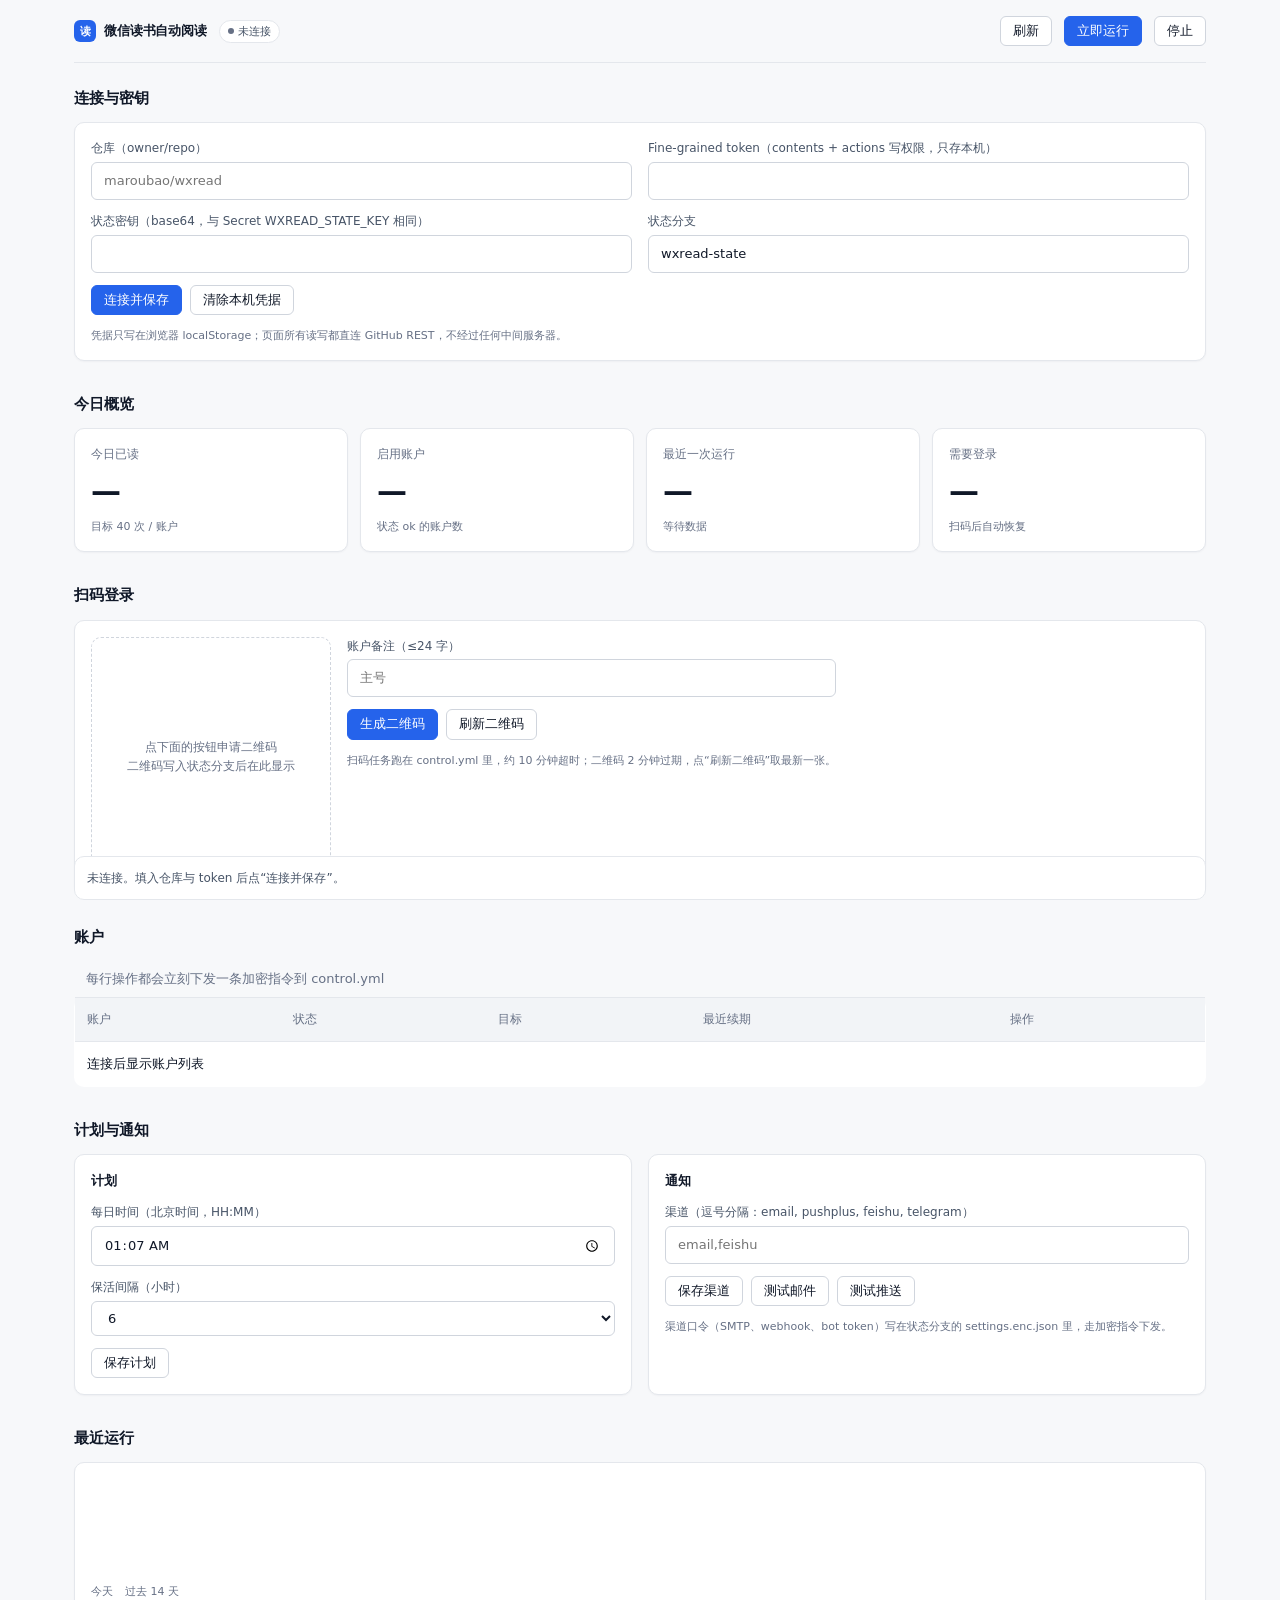
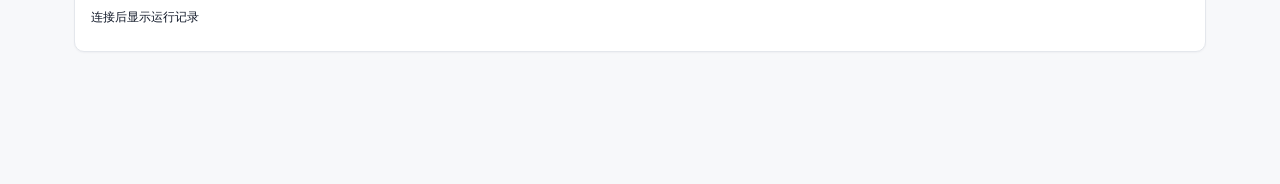
==== web/index.html @ 3283c003 "load tweetnacl in the page and fail loudly without it crypto.js reads globalThis.nacl at module init" ====
<!doctype html>
<html lang="zh-CN">
  <head>
    <meta charset="utf-8" />
    <meta name="viewport" content="width=device-width, initial-scale=1" />
    <title>微信读书自动阅读 · 控制台</title>
    <link rel="stylesheet" href="../docs/design/tokens.css" />
    <link rel="stylesheet" href="style.css" />
  </head>
  <body>
    <div class="wrap">
      <header class="bar">
        <div class="brand"><span class="mark" aria-hidden="true">读</span>微信读书自动阅读</div>
        <span class="chip" id="conn-chip"><span class="dot" id="conn-dot"></span><span id="conn-text">未连接</span></span>
        <div class="spacer"></div>
        <button type="button" id="btn-refresh">刷新</button>
        <button type="button" class="primary" id="btn-run">立即运行</button>
        <button type="button" id="btn-stop">停止</button>
      </header>

      <section aria-labelledby="cfg-title">
        <h2 id="cfg-title">连接与密钥</h2>
        <div class="card">
          <div class="cols">
            <label class="field">
              <span>仓库（owner/repo）</span>
              <input type="text" id="inp-repo" placeholder="maroubao/wxread" autocomplete="off" spellcheck="false" />
            </label>
            <label class="field">
              <span>Fine-grained token（contents + actions 写权限，只存本机）</span>
              <input type="password" id="inp-token" autocomplete="off" spellcheck="false" />
            </label>
          </div>
          <div class="cols">
            <label class="field">
              <span>状态密钥（base64，与 Secret WXREAD_STATE_KEY 相同）</span>
              <input type="password" id="inp-statekey" autocomplete="off" spellcheck="false" />
            </label>
            <label class="field">
              <span>状态分支</span>
              <input type="text" id="inp-branch" value="wxread-state" autocomplete="off" spellcheck="false" />
            </label>
          </div>
          <div class="actions">
            <button type="button" class="primary" id="btn-connect">连接并保存</button>
            <button type="button" id="btn-forget">清除本机凭据</button>
          </div>
          <p class="sub" style="color: var(--text-3); font-size: var(--fs-xs); margin: var(--sp-3) 0 0">
            凭据只写在浏览器 localStorage；页面所有读写都直连 GitHub REST，不经过任何中间服务器。
          </p>
        </div>
      </section>

      <section aria-labelledby="metric-title">
        <h2 id="metric-title">今日概览</h2>
        <div class="grid">
          <div class="card metric">
            <div class="label">今日已读</div>
            <div class="value num" id="m-read">—</div>
            <div class="hint" id="m-read-hint">目标 40 次 / 账户</div>
          </div>
          <div class="card metric">
            <div class="label">启用账户</div>
            <div class="value num" id="m-accounts">—</div>
            <div class="hint" id="m-accounts-hint">状态 ok 的账户数</div>
          </div>
          <div class="card metric">
            <div class="label">最近一次运行</div>
            <div class="value num" id="m-last">—</div>
            <div class="hint" id="m-last-hint">等待数据</div>
          </div>
          <div class="card metric">
            <div class="label">需要登录</div>
            <div class="value num" id="m-needs">—</div>
            <div class="hint">扫码后自动恢复</div>
          </div>
        </div>
      </section>

      <section aria-labelledby="qr-title">
        <h2 id="qr-title">扫码登录</h2>
        <div class="card">
          <div class="qr">
            <div id="qr-slot"><div class="empty">点下面的按钮申请二维码<br />二维码写入状态分支后在此显示</div></div>
            <div>
              <label class="field">
                <span>账户备注（≤24 字）</span>
                <input type="text" id="inp-qr-label" maxlength="24" placeholder="主号" />
              </label>
              <div class="actions">
                <button type="button" class="primary" id="btn-qr">生成二维码</button>
                <button type="button" id="btn-qr-poll">刷新二维码</button>
              </div>
              <p class="sub" style="color: var(--text-3); font-size: var(--fs-xs); margin: var(--sp-3) 0 0">
                扫码任务跑在 control.yml 里，约 10 分钟超时；二维码 2 分钟过期，点“刷新二维码”取最新一张。
              </p>
            </div>
          </div>
        </div>
      </section>

      <section aria-labelledby="acc-title">
        <h2 id="acc-title">账户 <span class="count" id="acc-count"></span></h2>
        <table>
          <caption class="sub" style="text-align: left; padding: var(--sp-2) var(--sp-3); color: var(--text-3)">
            每行操作都会立刻下发一条加密指令到 control.yml
          </caption>
          <thead>
            <tr>
              <th scope="col">账户</th>
              <th scope="col">状态</th>
              <th scope="col">目标</th>
              <th scope="col">最近续期</th>
              <th scope="col">操作</th>
            </tr>
          </thead>
          <tbody id="acc-body">
            <tr><td colspan="5" class="sub">连接后显示账户列表</td></tr>
          </tbody>
        </table>
      </section>

      <section aria-labelledby="set-title">
        <h2 id="set-title">计划与通知</h2>
        <div class="cols">
          <div class="card">
            <h2 style="font-size: var(--fs-body)">计划</h2>
            <label class="field">
              <span>每日时间（北京时间，HH:MM）</span>
              <input type="time" id="inp-daily" value="01:07" />
            </label>
            <label class="field">
              <span>保活间隔（小时）</span>
              <select id="inp-warm">
                <option value="6" selected>6</option>
                <option value="3">3</option>
                <option value="12">12</option>
                <option value="0">关闭</option>
              </select>
            </label>
            <div class="actions"><button type="button" id="btn-schedule">保存计划</button></div>
          </div>
          <div class="card">
            <h2 style="font-size: var(--fs-body)">通知</h2>
            <label class="field">
              <span>渠道（逗号分隔：email, pushplus, feishu, telegram）</span>
              <input type="text" id="inp-channels" placeholder="email,feishu" autocomplete="off" />
            </label>
            <div class="actions">
              <button type="button" id="btn-notify">保存渠道</button>
              <button type="button" id="btn-test-mail">测试邮件</button>
              <button type="button" id="btn-test-push">测试推送</button>
            </div>
            <p class="sub" style="color: var(--text-3); font-size: var(--fs-xs); margin: var(--sp-3) 0 0">
              渠道口令（SMTP、webhook、bot token）写在状态分支的 settings.enc.json 里，走加密指令下发。
            </p>
          </div>
        </div>
      </section>

      <section aria-labelledby="run-title">
        <h2 id="run-title">最近运行</h2>
        <div class="card">
          <div class="bars" id="run-bars" role="img" aria-label="最近 14 天读取量"></div>
          <div class="legend"><span><span class="dot run"></span> 今天</span><span>过去 14 天</span></div>
          <ol class="runs" id="run-list"><li class="sub">连接后显示运行记录</li></ol>
        </div>
      </section>

      <p id="status-message" role="status" aria-live="polite">未连接。填入仓库与 token 后点“连接并保存”。</p>
    </div>

    <!-- tweetnacl 先加载：crypto.js 在模块初始化时读 globalThis.nacl -->
    <script src="assets/vendor/nacl-fast.min.js"></script>
    <script type="module" src="app.js"></script>
  </body>
</html>
---- docs/design/tokens.css ----
/* ============================================================
   wxread 控制台 · 设计令牌（唯一定义处）
   定稿：A 钢蓝 #2563EB · 2026-11-23
   规则：页面/组件内不得出现任何硬编码色值、字号、圆角、间距。
   ============================================================ */

:root {
  /* ---- 中性色 ---- */
  --bg: #f7f8fa;
  --surface: #ffffff;
  --surface-2: #f2f4f7;
  --border: #e4e7ec;
  --border-strong: #d0d5dd;
  --text: #101828;
  --text-2: #475467;
  --text-3: #667085;

  /* ---- 主色：A 钢蓝 ---- */
  --accent: #2563eb;
  --accent-hover: #1d4ed8;
  --accent-weak: #eaf0fe;
  --accent-text: #1d4ed8;

  /* ---- 图表 ---- */
  --chart-1: #2563eb;
  --chart-2: #a8c3fa;
  --chart-grid: #eef1f5;
  --chart-empty: #edf0f4;

  /* ---- 语义色 ---- */
  --ok-text: #067647;
  --ok-bg: #ecfdf3;
  --warn-text: #b54708;
  --warn-bg: #fffaf3;
  --warn-border: #fedf89;
  --danger-text: #b42318;
  --danger-bg: #fef3f2;
  --danger-solid: #d92d20;

  /* ---- 字体 ---- */
  --font: "Inter", "PingFang SC", "Microsoft YaHei", system-ui, sans-serif;
  --mono: "SF Mono", "JetBrains Mono", ui-monospace, monospace;

  --fs-display: 28px;
  --fs-metric: 30px;
  --fs-h2: 15px;
  --fs-body: 13px;
  --fs-sm: 12px;
  --fs-xs: 11px;

  /* ---- 间距（唯一刻度） ---- */
  --sp-1: 4px;
  --sp-2: 8px;
  --sp-3: 12px;
  --sp-4: 16px;
  --sp-5: 24px;
  --sp-6: 32px;
  --sp-7: 40px;
  --sp-8: 56px;

  /* ---- 圆角 ---- */
  --r-sm: 6px;
  --r-md: 10px;
  --r-lg: 14px;
  --r-full: 999px;

  /* ---- 阴影 ---- */
  --shadow-1: 0 1px 2px rgba(16, 24, 40, 0.04);
  --shadow-2: 0 8px 24px rgba(16, 24, 40, 0.1);

  /* ---- 版式 ---- */
  --content-max: 1180px;
  --rail-w: 320px;
  --dur: 160ms;
}

@media (prefers-reduced-motion: reduce) {
  :root { --dur: 0ms; }
}

/* 数字等宽：所有数值类文本必须带 .num 或使用该属性 */
.num {
  font-variant-numeric: tabular-nums;
  font-feature-settings: "tnum" 1;
}

/* 焦点可见（禁止 outline:none） */
:where(button, a, input, select, textarea):focus-visible {
  outline: 2px solid var(--accent);
  outline-offset: 2px;
  border-radius: var(--r-sm);
}
---- web/style.css ----
/* 控制台版式：所有色值/字号/间距/圆角都取自 docs/design/tokens.css，此处零硬编码。 */

* { box-sizing: border-box; }

html { color-scheme: light; }

body {
  margin: 0;
  background: var(--bg);
  color: var(--text);
  font-family: var(--font);
  font-size: var(--fs-body);
  line-height: 1.55;
  -webkit-font-smoothing: antialiased;
}

a { color: var(--accent-text); }

.wrap { max-width: var(--content-max); margin: 0 auto; padding: 0 var(--sp-5) var(--sp-8); }

/* ---- 顶部条 ---- */
.bar {
  display: flex;
  align-items: center;
  gap: var(--sp-3);
  padding: var(--sp-4) 0;
  border-bottom: 1px solid var(--border);
  margin-bottom: var(--sp-5);
}

.brand { display: flex; align-items: center; gap: var(--sp-2); font-weight: 600; letter-spacing: -0.01em; }

.mark {
  width: 22px; height: 22px;
  border-radius: var(--r-sm);
  background: var(--accent);
  display: grid; place-items: center;
  color: var(--surface); font-size: var(--fs-xs); font-weight: 700;
}

.spacer { flex: 1; }

.chip {
  display: inline-flex; align-items: center; gap: var(--sp-1);
  padding: 2px var(--sp-2);
  border: 1px solid var(--border);
  border-radius: var(--r-full);
  background: var(--surface);
  color: var(--text-2);
  font-size: var(--fs-xs);
}

.dot { width: 6px; height: 6px; border-radius: var(--r-full); background: var(--text-3); }

.dot.ok { background: var(--ok-text); }
.dot.warn { background: var(--warn-text); }
.dot.run { background: var(--accent); }
.dot.bad { background: var(--danger-solid); }

/* ---- 指标卡 ---- */
.grid {
  display: grid;
  grid-template-columns: repeat(4, minmax(0, 1fr));
  gap: var(--sp-3);
  margin-bottom: var(--sp-5);
}

.card {
  background: var(--surface);
  border: 1px solid var(--border);
  border-radius: var(--r-md);
  box-shadow: var(--shadow-1);
  padding: var(--sp-4);
}

.card.metric .label { color: var(--text-3); font-size: var(--fs-sm); }
.card.metric .value { font-size: var(--fs-metric); font-weight: 600; letter-spacing: -0.02em; margin-top: var(--sp-1); }
.card.metric .hint { color: var(--text-3); font-size: var(--fs-xs); margin-top: var(--sp-1); }

/* ---- 段落 ---- */
section { margin-bottom: var(--sp-6); }

h2 {
  font-size: var(--fs-h2);
  font-weight: 600;
  margin: 0 0 var(--sp-3);
  display: flex; align-items: center; gap: var(--sp-2);
}

h2 .count { color: var(--text-3); font-weight: 500; font-size: var(--fs-sm); }

/* ---- 表格 ---- */
table { width: 100%; border-collapse: collapse; background: var(--surface); border: 1px solid var(--border); border-radius: var(--r-md); overflow: hidden; }

th, td { text-align: left; padding: var(--sp-3); border-bottom: 1px solid var(--border); vertical-align: middle; }

th { color: var(--text-3); font-weight: 500; font-size: var(--fs-sm); background: var(--surface-2); }

tbody tr:last-child td { border-bottom: 0; }

td .sub { color: var(--text-3); font-size: var(--fs-xs); }

/* ---- 徽标 ---- */
.badge {
  display: inline-flex; align-items: center; gap: var(--sp-1);
  padding: 1px var(--sp-2);
  border-radius: var(--r-full);
  font-size: var(--fs-xs);
  border: 1px solid transparent;
}

.badge.ok { color: var(--ok-text); background: var(--ok-bg); }
.badge.warn { color: var(--warn-text); background: var(--warn-bg); border-color: var(--warn-border); }
.badge.bad { color: var(--danger-text); background: var(--danger-bg); }
.badge.run { color: var(--accent-text); background: var(--accent-weak); }

/* ---- 按钮 ---- */
button {
  font: inherit;
  cursor: pointer;
  border-radius: var(--r-sm);
  border: 1px solid var(--border-strong);
  background: var(--surface);
  color: var(--text);
  padding: var(--sp-1) var(--sp-3);
  transition: background var(--dur), border-color var(--dur);
}

button:hover { background: var(--surface-2); }

button.primary { background: var(--accent); border-color: var(--accent); color: var(--surface); }
button.primary:hover { background: var(--accent-hover); border-color: var(--accent-hover); }

button.danger { color: var(--danger-text); border-color: var(--danger-bg); }
button.danger:hover { background: var(--danger-bg); }

button:disabled { opacity: 0.5; cursor: not-allowed; }

.actions { display: flex; gap: var(--sp-2); flex-wrap: wrap; }

/* ---- 表单 ---- */
label.field { display: block; margin-bottom: var(--sp-3); }

label.field span { display: block; color: var(--text-2); font-size: var(--fs-sm); margin-bottom: var(--sp-1); }

input[type="text"], input[type="password"], input[type="number"], input[type="time"], select, textarea {
  width: 100%;
  font: inherit;
  color: var(--text);
  background: var(--surface);
  border: 1px solid var(--border-strong);
  border-radius: var(--r-sm);
  padding: var(--sp-2) var(--sp-3);
}

textarea { min-height: 88px; font-family: var(--mono); font-size: var(--fs-sm); }

.cols { display: grid; grid-template-columns: 1fr 1fr; gap: var(--sp-4); }

/* ---- 二维码 ---- */
.qr { display: flex; gap: var(--sp-4); align-items: flex-start; }

.qr img {
  width: 240px; height: 240px;
  border: 1px solid var(--border);
  border-radius: var(--r-md);
  background: var(--surface);
  image-rendering: pixelated;
}

.qr .empty {
  width: 240px; height: 240px;
  border: 1px dashed var(--border-strong);
  border-radius: var(--r-md);
  display: grid; place-items: center;
  color: var(--text-3);
  font-size: var(--fs-sm);
  text-align: center;
  padding: var(--sp-3);
}

/* ---- 柱状图（单一色相，彩色面积 ≤8%） ---- */
.bars { display: flex; align-items: flex-end; gap: var(--sp-2); height: 96px; padding-top: var(--sp-2); }

.bars .bar-col { flex: 1; display: flex; flex-direction: column; justify-content: flex-end; gap: var(--sp-1); height: 100%; }

.bars .bar-col .fill { background: var(--chart-2); border-radius: var(--r-sm) var(--r-sm) 0 0; min-height: 2px; }
.bars .bar-col .fill.accent { background: var(--chart-1); }

.legend { display: flex; gap: var(--sp-3); color: var(--text-3); font-size: var(--fs-xs); margin-top: var(--sp-2); }

/* ---- 日志列表 ---- */
ol.runs { list-style: none; margin: 0; padding: 0; }

ol.runs li {
  display: flex; gap: var(--sp-3); align-items: baseline;
  padding: var(--sp-2) 0;
  border-bottom: 1px solid var(--border);
  font-size: var(--fs-sm);
}

ol.runs li:last-child { border-bottom: 0; }

ol.runs time { color: var(--text-3); font-variant-numeric: tabular-nums; }

/* ---- 提示条 ---- */
#status-message {
  position: sticky; bottom: 0;
  margin: var(--sp-4) 0 0;
  padding: var(--sp-3);
  border-radius: var(--r-md);
  border: 1px solid var(--border);
  background: var(--surface);
  color: var(--text-2);
  font-size: var(--fs-sm);
}

#status-message[data-kind="ok"] { color: var(--ok-text); background: var(--ok-bg); border-color: var(--ok-bg); }
#status-message[data-kind="warn"] { color: var(--warn-text); background: var(--warn-bg); border-color: var(--warn-border); }
#status-message[data-kind="bad"] { color: var(--danger-text); background: var(--danger-bg); border-color: var(--danger-bg); }

/* ---- 响应式：1180 / 820 / 480 ---- */
@media (max-width: 1180px) {
  .grid { grid-template-columns: repeat(2, minmax(0, 1fr)); }
}

@media (max-width: 820px) {
  .cols { grid-template-columns: 1fr; }
  .qr { flex-direction: column; }
}

@media (max-width: 480px) {
  .wrap { padding: 0 var(--sp-3) var(--sp-6); }
  .grid { grid-template-columns: 1fr; }
  table, thead, tbody, th, td, tr { display: block; }
  thead { position: absolute; left: -9999px; }
  td { border-bottom: 0; padding: var(--sp-2) var(--sp-3); }
  tr { border-bottom: 1px solid var(--border); padding: var(--sp-2) 0; }
}

@media (prefers-reduced-motion: reduce) {
  * { transition: none !important; }
}
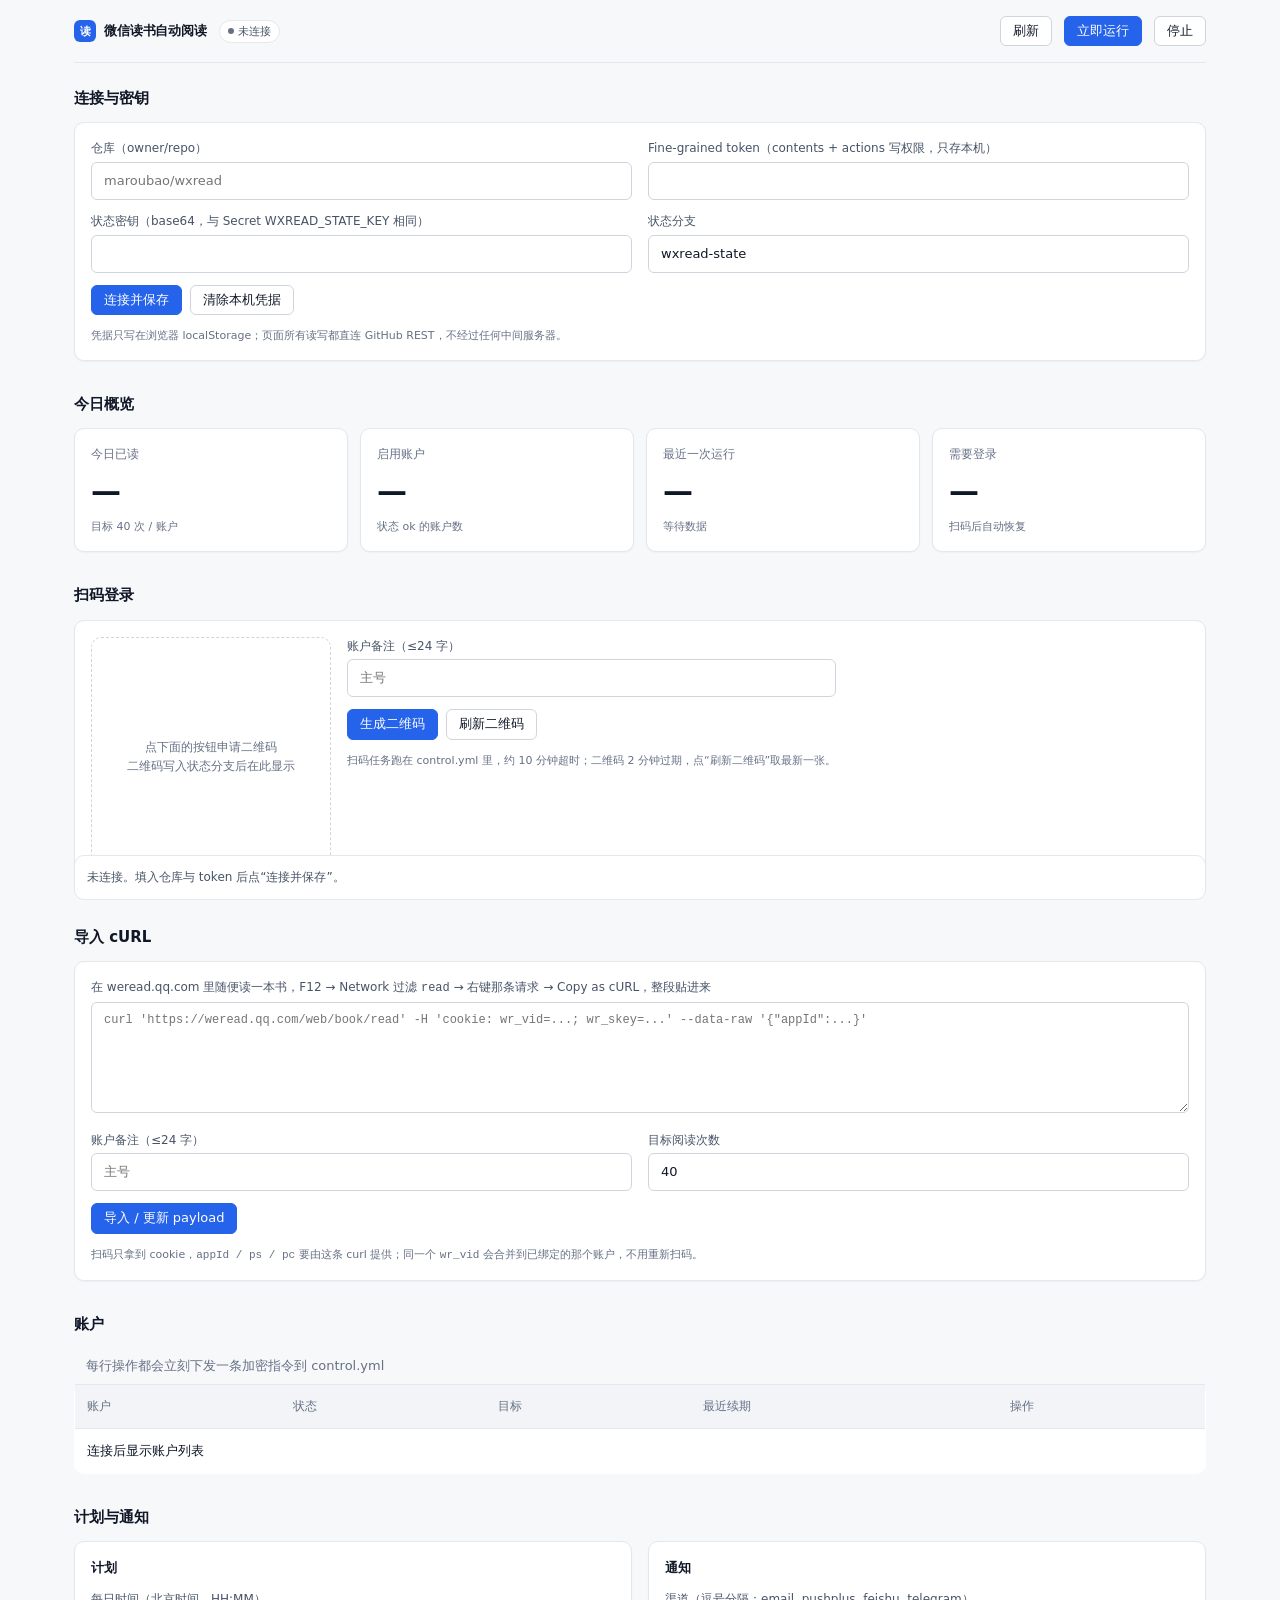
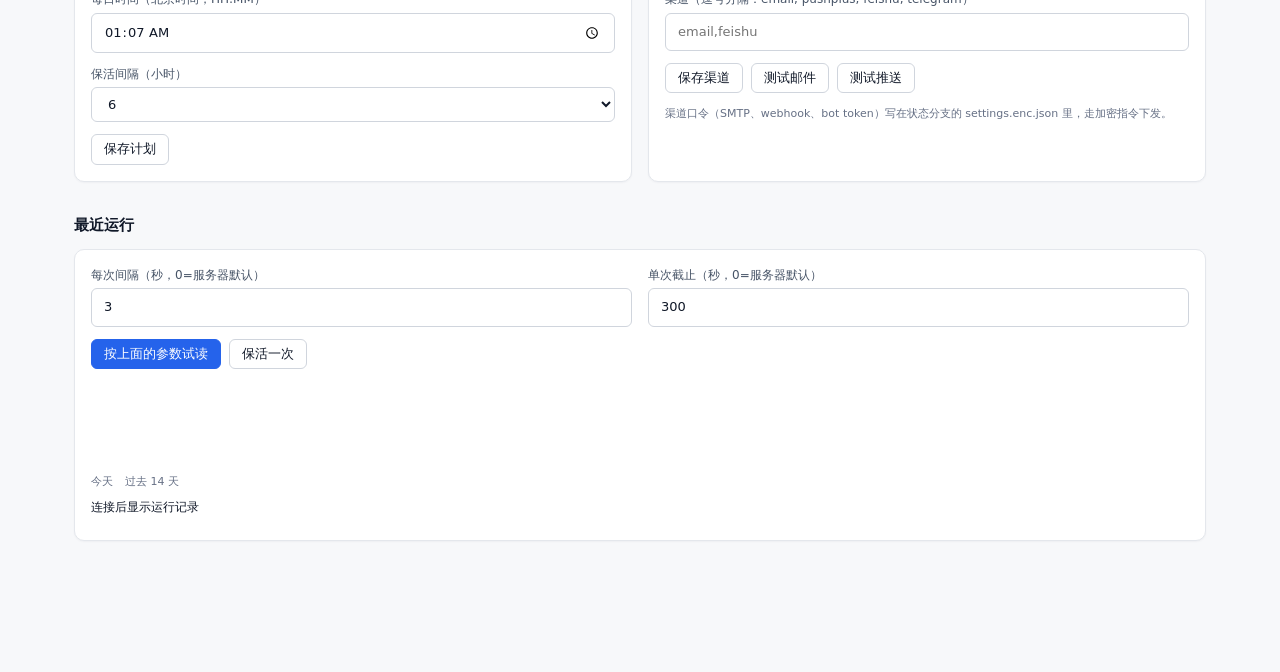
==== commit 572f7243: "fix: merge accounts in place and run the daily job from the page - Account.merge() returns None, so " ====
--- a/web/index.html
+++ b/web/index.html
@@ -99,6 +99,33 @@
         </div>
       </section>
 
+      <section aria-labelledby="curl-title">
+        <h2 id="curl-title">导入 cURL</h2>
+        <div class="card">
+          <label class="field">
+            <span>在 weread.qq.com 里随便读一本书，F12 → Network 过滤 <code>read</code> → 右键那条请求 → Copy as cURL，整段贴进来</span>
+            <textarea id="inp-curl" rows="5" spellcheck="false" placeholder="curl 'https://weread.qq.com/web/book/read' -H 'cookie: wr_vid=...; wr_skey=...' --data-raw '{&quot;appId&quot;:...}'"></textarea>
+          </label>
+          <div class="cols">
+            <label class="field">
+              <span>账户备注（≤24 字）</span>
+              <input type="text" id="inp-curl-label" maxlength="24" placeholder="主号" />
+            </label>
+            <label class="field">
+              <span>目标阅读次数</span>
+              <input type="number" id="inp-curl-target" min="1" max="200" value="40" />
+            </label>
+          </div>
+          <div class="actions">
+            <button type="button" class="primary" id="btn-import">导入 / 更新 payload</button>
+          </div>
+          <p class="sub" style="color: var(--text-3); font-size: var(--fs-xs); margin: var(--sp-3) 0 0">
+            扫码只拿到 cookie，<code>appId / ps / pc</code> 要由这条 curl 提供；同一个 <code>wr_vid</code>
+            会合并到已绑定的那个账户，不用重新扫码。
+          </p>
+        </div>
+      </section>
+
       <section aria-labelledby="acc-title">
         <h2 id="acc-title">账户 <span class="count" id="acc-count"></span></h2>
         <table>
@@ -161,6 +188,20 @@
       <section aria-labelledby="run-title">
         <h2 id="run-title">最近运行</h2>
         <div class="card">
+          <div class="cols">
+            <label class="field">
+              <span>每次间隔（秒，0=服务器默认）</span>
+              <input type="number" id="inp-pace" min="0" max="30" value="3" />
+            </label>
+            <label class="field">
+              <span>单次截止（秒，0=服务器默认）</span>
+              <input type="number" id="inp-deadline" min="0" max="1800" value="300" />
+            </label>
+          </div>
+          <div class="actions">
+            <button type="button" class="primary" id="btn-run-now">按上面的参数试读</button>
+            <button type="button" id="btn-warm-now">保活一次</button>
+          </div>
           <div class="bars" id="run-bars" role="img" aria-label="最近 14 天读取量"></div>
           <div class="legend"><span><span class="dot run"></span> 今天</span><span>过去 14 天</span></div>
           <ol class="runs" id="run-list"><li class="sub">连接后显示运行记录</li></ol>
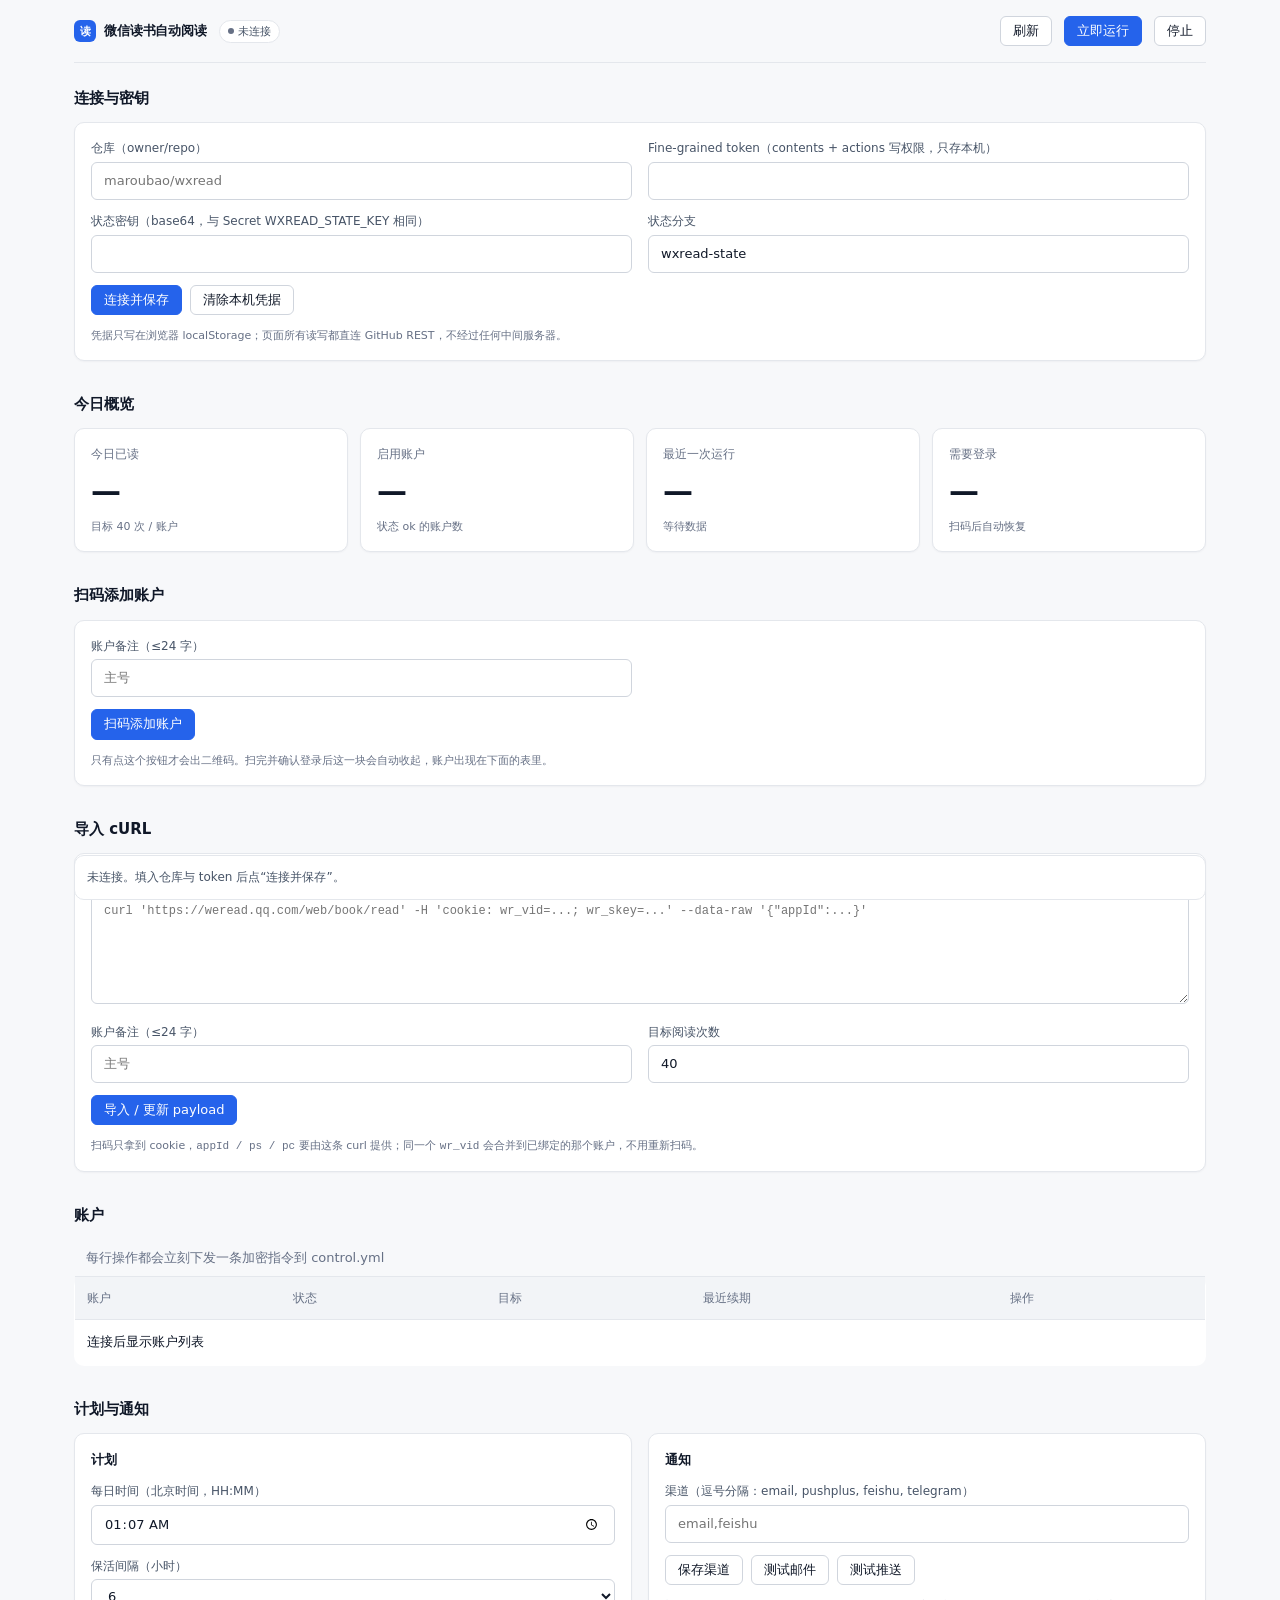
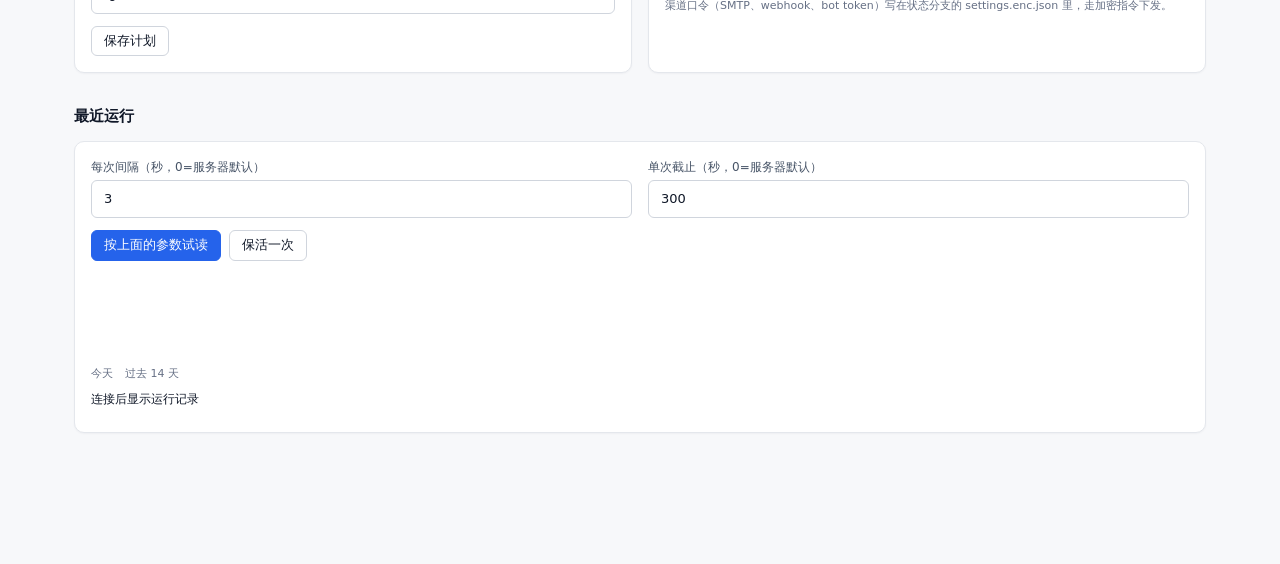
==== commit 92d4fa8e: "feat: close the qr panel as soon as the scan lands The page polled responses/qr-*.png and nothing el" ====
--- a/web/index.html
+++ b/web/index.html
@@ -78,22 +78,38 @@
       </section>
 
       <section aria-labelledby="qr-title">
-        <h2 id="qr-title">扫码登录</h2>
-        <div class="card">
-          <div class="qr">
-            <div id="qr-slot"><div class="empty">点下面的按钮申请二维码<br />二维码写入状态分支后在此显示</div></div>
-            <div>
+        <h2 id="qr-title">扫码添加账户</h2>
+        <div class="card">
+          <div id="qr-idle">
+            <div class="cols">
               <label class="field">
                 <span>账户备注（≤24 字）</span>
                 <input type="text" id="inp-qr-label" maxlength="24" placeholder="主号" />
               </label>
-              <div class="actions">
-                <button type="button" class="primary" id="btn-qr">生成二维码</button>
-                <button type="button" id="btn-qr-poll">刷新二维码</button>
+            </div>
+            <div class="actions">
+              <button type="button" class="primary" id="btn-qr">扫码添加账户</button>
+            </div>
+            <p class="sub" style="color: var(--text-3); font-size: var(--fs-xs); margin: var(--sp-3) 0 0">
+              只有点这个按钮才会出二维码。扫完并确认登录后这一块会自动收起，账户出现在下面的表里。
+            </p>
+          </div>
+
+          <div id="qr-live" hidden>
+            <div class="qr">
+              <div id="qr-slot">
+                <div class="empty">已申请，等待 control.yml 生成二维码…<br />首次要装浏览器依赖，通常 1–2 分钟。</div>
               </div>
-              <p class="sub" style="color: var(--text-3); font-size: var(--fs-xs); margin: var(--sp-3) 0 0">
-                扫码任务跑在 control.yml 里，约 10 分钟超时；二维码 2 分钟过期，点“刷新二维码”取最新一张。
-              </p>
+              <div>
+                <p class="sub" id="qr-hint" role="status" aria-live="polite">正在生成二维码…</p>
+                <div class="actions">
+                  <button type="button" id="btn-qr-poll">刷新二维码</button>
+                  <button type="button" id="btn-qr-cancel">取消</button>
+                </div>
+                <p class="sub" style="color: var(--text-3); font-size: var(--fs-xs); margin: var(--sp-3) 0 0">
+                  二维码约 2 分钟过期，过期后会自动换新码；扫码期间不要重复点“扫码添加账户”。
+                </p>
+              </div>
             </div>
           </div>
         </div>
--- a/web/style.css
+++ b/web/style.css
@@ -160,6 +160,9 @@
 /* ---- 二维码 ---- */
 .qr { display: flex; gap: var(--sp-4); align-items: flex-start; }
 
+/* 闲置与扫码中互斥：靠 hidden 属性切换，别让 block 的 display 覆盖掉 */
+#qr-idle[hidden], #qr-live[hidden] { display: none; }
+
 .qr img {
   width: 240px; height: 240px;
   border: 1px solid var(--border);
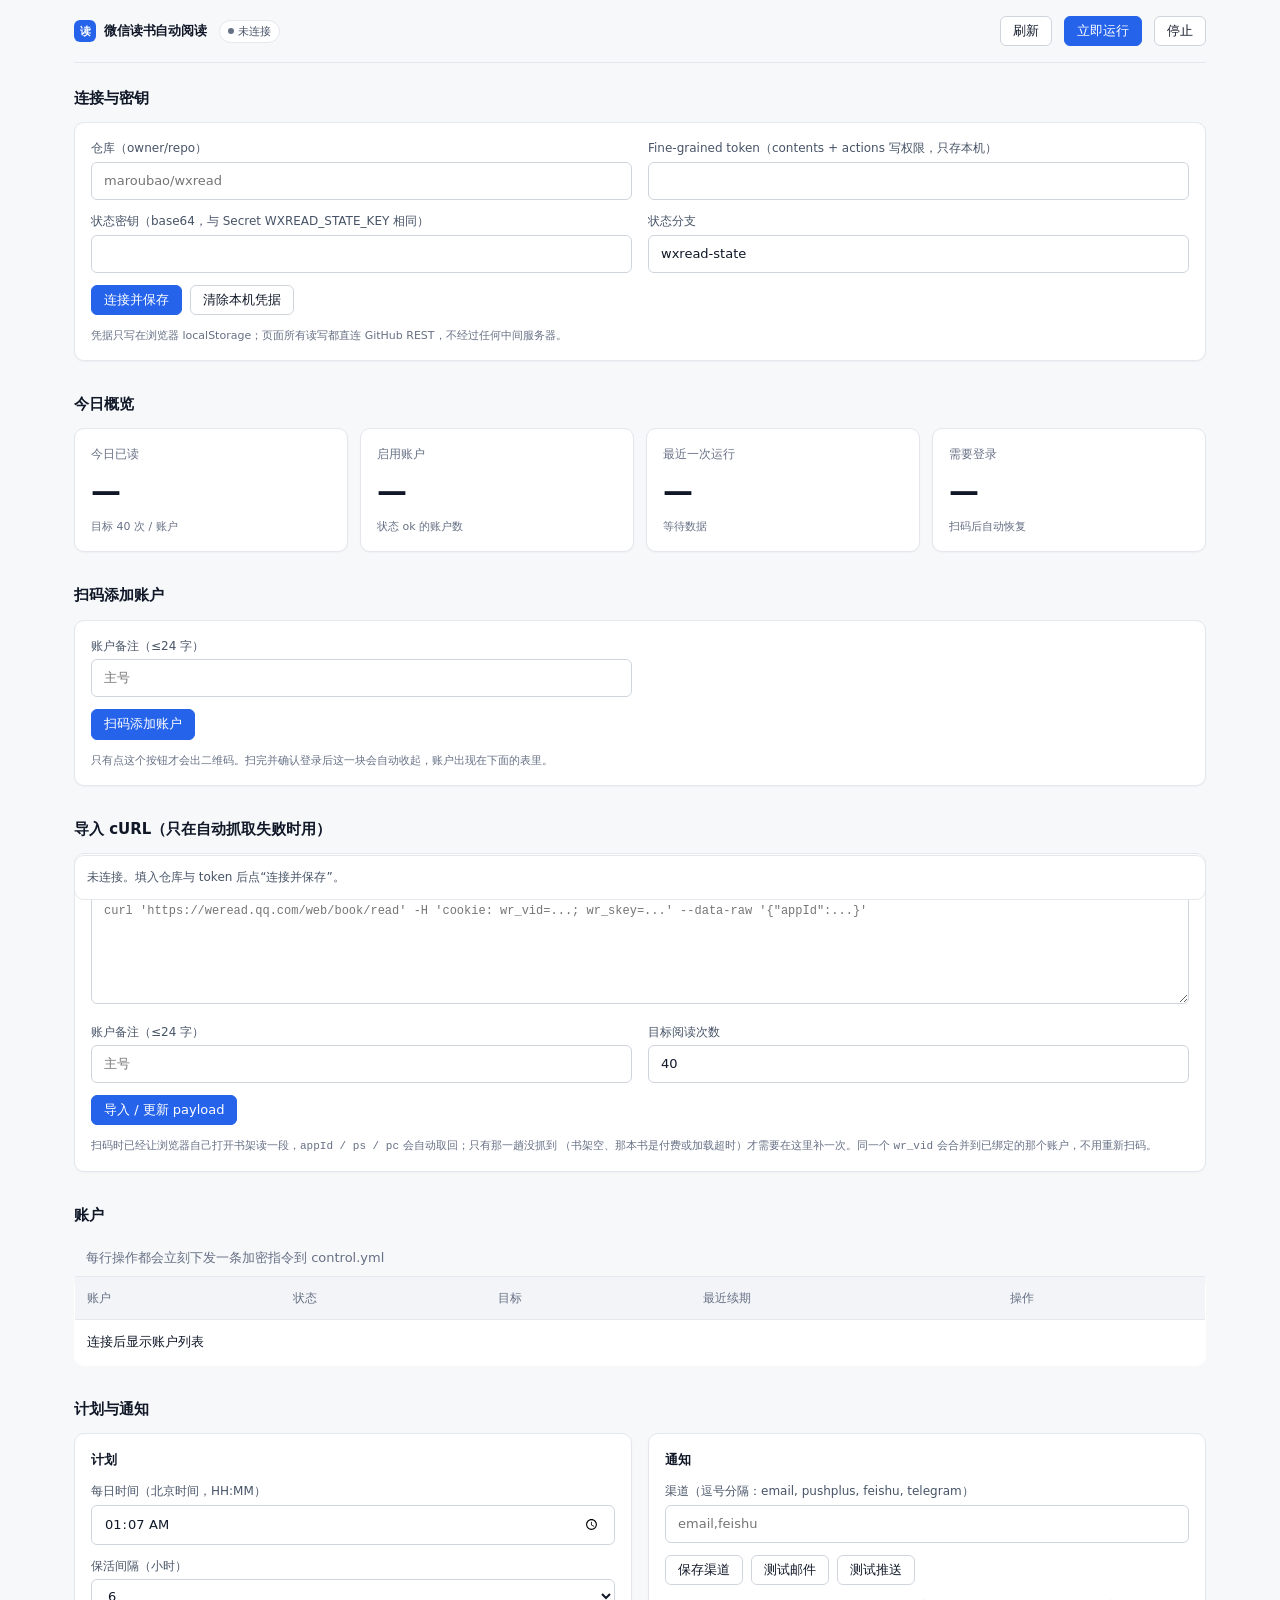
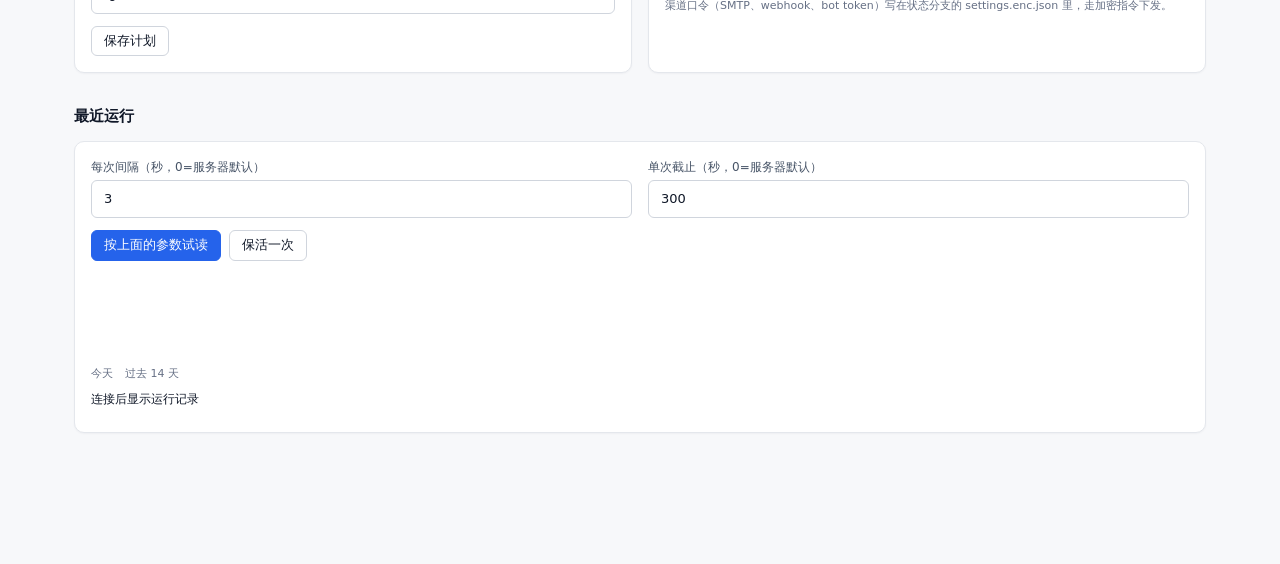
==== commit 43537efb: "feat: capture read payload inside the scan session 扫码只拿到 cookie，appId/ps/pc 得靠用户手工复制 cURL——这一步本来就能自动" ====
--- a/web/index.html
+++ b/web/index.html
@@ -116,7 +116,7 @@
       </section>
 
       <section aria-labelledby="curl-title">
-        <h2 id="curl-title">导入 cURL</h2>
+        <h2 id="curl-title">导入 cURL（只在自动抓取失败时用）</h2>
         <div class="card">
           <label class="field">
             <span>在 weread.qq.com 里随便读一本书，F12 → Network 过滤 <code>read</code> → 右键那条请求 → Copy as cURL，整段贴进来</span>
@@ -136,7 +136,8 @@
             <button type="button" class="primary" id="btn-import">导入 / 更新 payload</button>
           </div>
           <p class="sub" style="color: var(--text-3); font-size: var(--fs-xs); margin: var(--sp-3) 0 0">
-            扫码只拿到 cookie，<code>appId / ps / pc</code> 要由这条 curl 提供；同一个 <code>wr_vid</code>
+            扫码时已经让浏览器自己打开书架读一段，<code>appId / ps / pc</code> 会自动取回；只有那一趟没抓到
+            （书架空、那本书是付费或加载超时）才需要在这里补一次。同一个 <code>wr_vid</code>
             会合并到已绑定的那个账户，不用重新扫码。
           </p>
         </div>
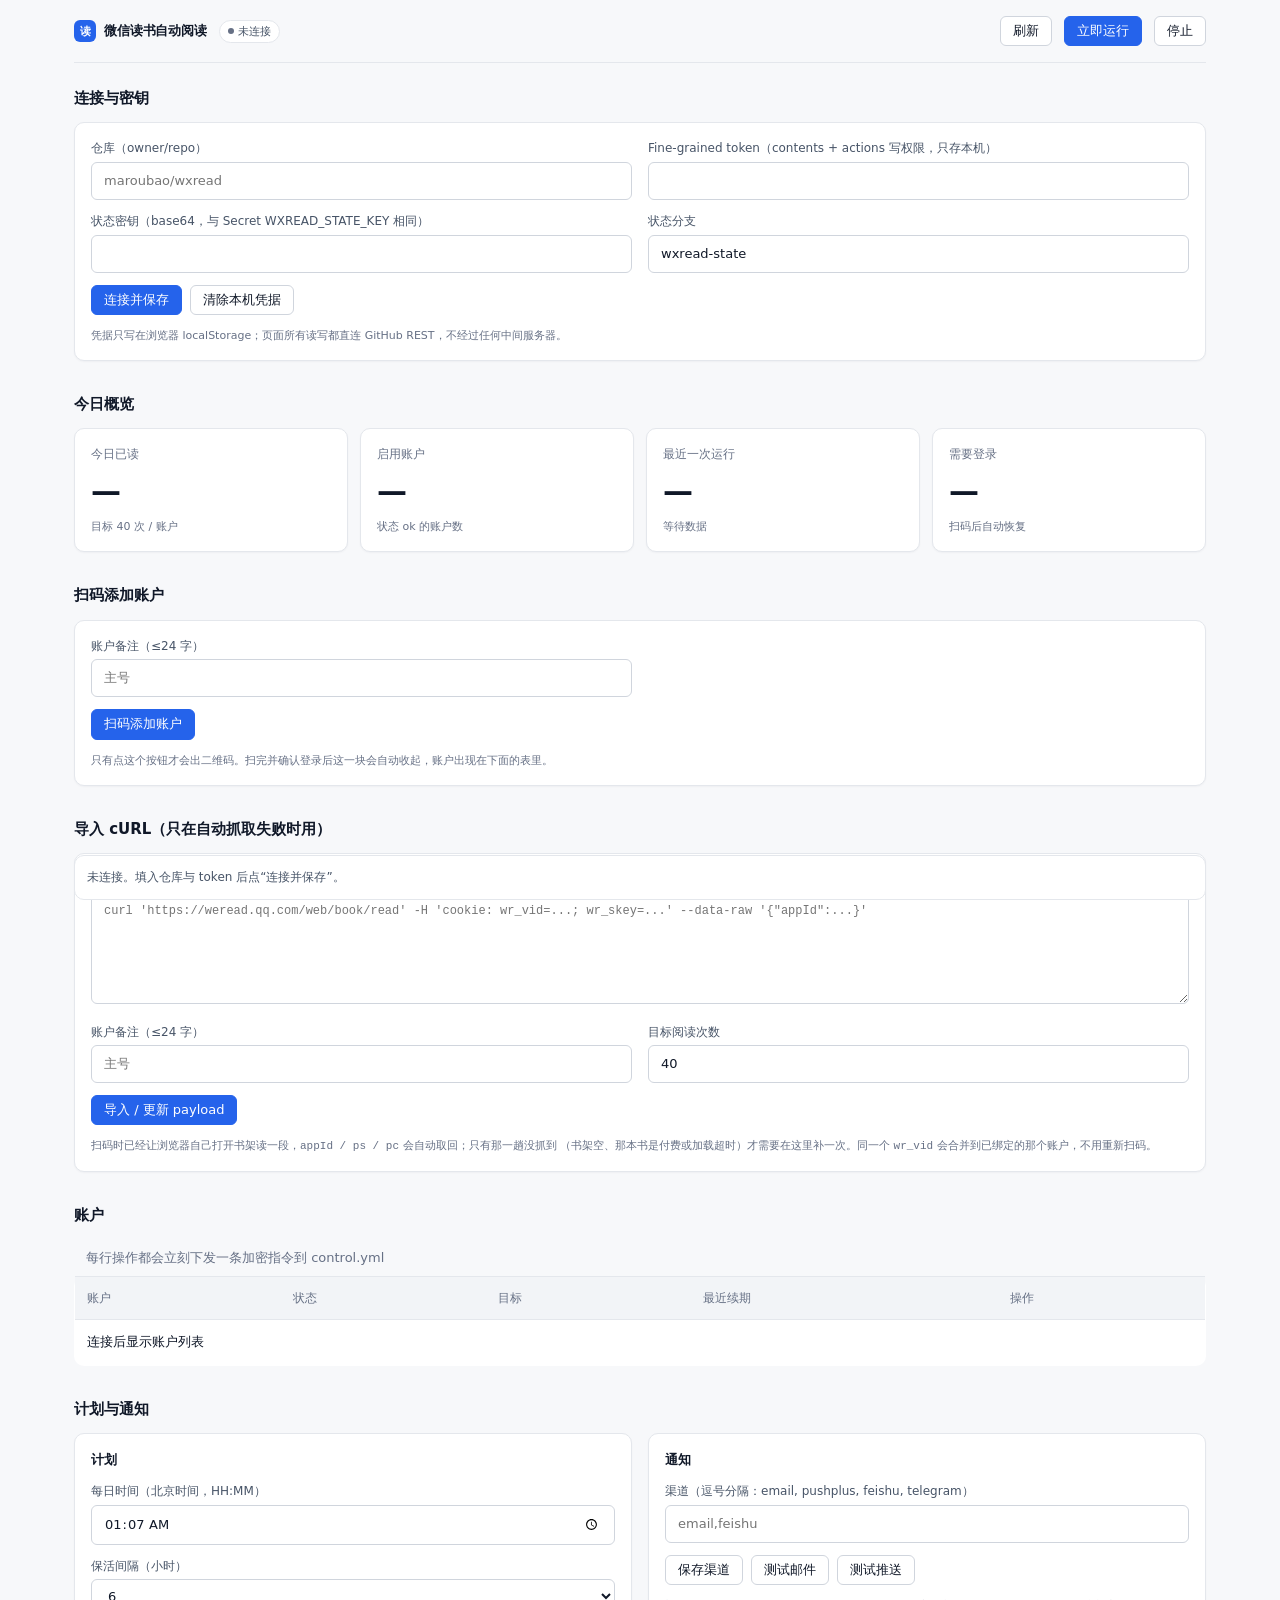
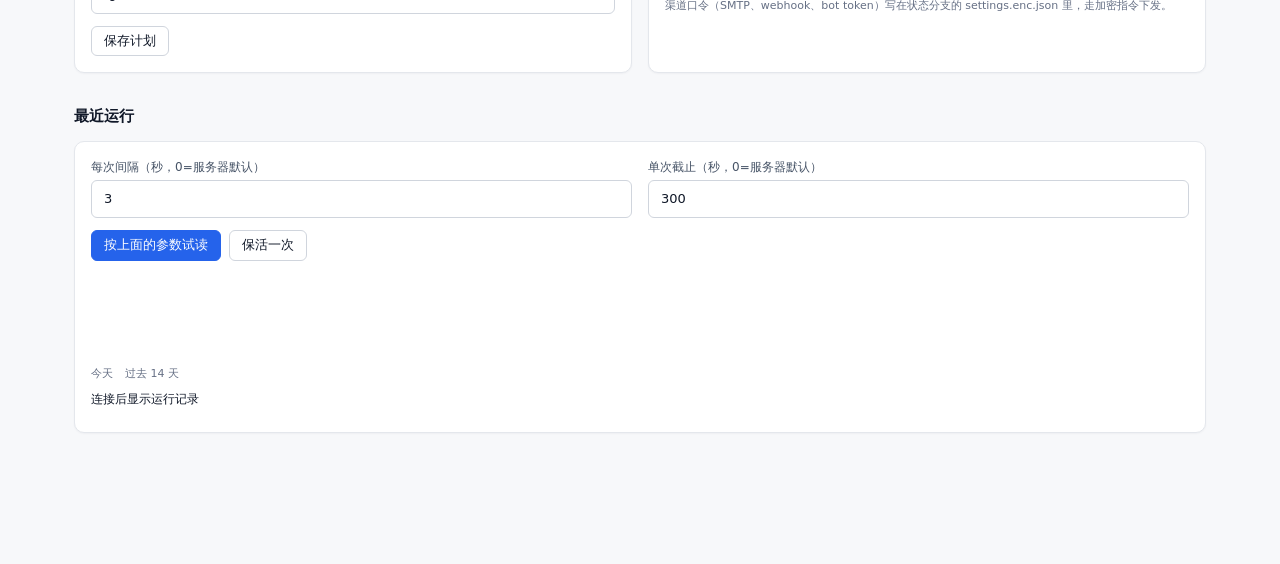
==== commit b9654d12: "fix: version the static assets so a deploy is actually visible GitHub Pages 会缓存 index.html 与 app.js，" ====
--- a/web/index.html
+++ b/web/index.html
@@ -5,7 +5,7 @@
     <meta name="viewport" content="width=device-width, initial-scale=1" />
     <title>微信读书自动阅读 · 控制台</title>
     <link rel="stylesheet" href="../docs/design/tokens.css" />
-    <link rel="stylesheet" href="style.css" />
+    <link rel="stylesheet" href="style.css?v=2" />
   </head>
   <body>
     <div class="wrap">
@@ -230,6 +230,6 @@
 
     <!-- tweetnacl 先加载：crypto.js 在模块初始化时读 globalThis.nacl -->
     <script src="assets/vendor/nacl-fast.min.js"></script>
-    <script type="module" src="app.js"></script>
+    <script type="module" src="app.js?v=2"></script>
   </body>
 </html>
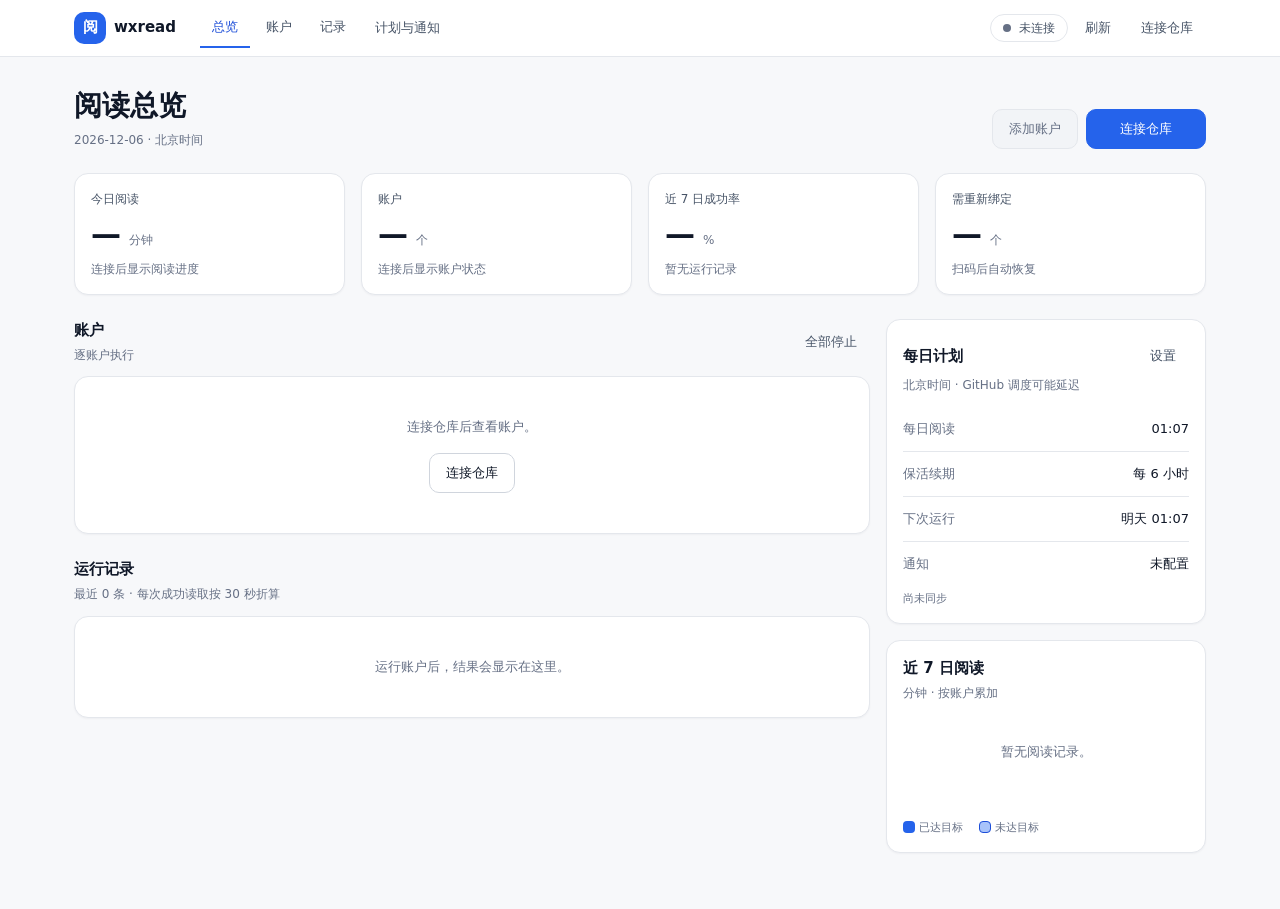
==== commit 2365d768: "fix(console): deliver usable scan, settings and reading controls Preserve browser credentials only b" ====
--- a/web/index.html
+++ b/web/index.html
@@ -1,235 +1,201 @@
 <!doctype html>
 <html lang="zh-CN">
-  <head>
-    <meta charset="utf-8" />
-    <meta name="viewport" content="width=device-width, initial-scale=1" />
-    <title>微信读书自动阅读 · 控制台</title>
-    <link rel="stylesheet" href="../docs/design/tokens.css" />
-    <link rel="stylesheet" href="style.css?v=2" />
-  </head>
-  <body>
-    <div class="wrap">
-      <header class="bar">
-        <div class="brand"><span class="mark" aria-hidden="true">读</span>微信读书自动阅读</div>
+<head>
+  <meta charset="utf-8">
+  <meta name="viewport" content="width=device-width, initial-scale=1">
+  <title>wxread · 阅读控制台</title>
+  <link rel="stylesheet" href="../docs/design/tokens.css?v=3">
+  <link rel="stylesheet" href="style.css?v=3">
+</head>
+<body>
+  <a class="skip-link" href="#overview">跳到阅读总览</a>
+  <header class="app-bar">
+    <div class="bar-inner">
+      <a class="brand" href="#overview"><span class="mark" aria-hidden="true">阅</span>wxread</a>
+      <nav class="tabs" aria-label="页面导航">
+        <a href="#overview" aria-current="location">总览</a>
+        <a href="#accounts">账户</a>
+        <a href="#history">记录</a>
+        <button type="button" class="nav-button" id="btn-settings">计划与通知</button>
+      </nav>
+      <div class="bar-actions">
         <span class="chip" id="conn-chip"><span class="dot" id="conn-dot"></span><span id="conn-text">未连接</span></span>
-        <div class="spacer"></div>
-        <button type="button" id="btn-refresh">刷新</button>
-        <button type="button" class="primary" id="btn-run">立即运行</button>
-        <button type="button" id="btn-stop">停止</button>
-      </header>
-
-      <section aria-labelledby="cfg-title">
-        <h2 id="cfg-title">连接与密钥</h2>
-        <div class="card">
-          <div class="cols">
-            <label class="field">
-              <span>仓库（owner/repo）</span>
-              <input type="text" id="inp-repo" placeholder="maroubao/wxread" autocomplete="off" spellcheck="false" />
-            </label>
-            <label class="field">
-              <span>Fine-grained token（contents + actions 写权限，只存本机）</span>
-              <input type="password" id="inp-token" autocomplete="off" spellcheck="false" />
-            </label>
+        <button type="button" class="ghost" id="btn-refresh" disabled>刷新</button>
+        <button type="button" class="ghost" id="btn-config">连接仓库</button>
+        <button type="button" class="ghost mobile-settings" id="btn-mobile-settings" aria-label="打开计划与通知">设置</button>
+      </div>
+    </div>
+  </header>
+
+  <main class="wrap">
+    <div class="page-head">
+      <div><h1 id="overview" tabindex="-1">阅读总览</h1><p class="sub" id="overview-hint">北京时间 · 每天 01:07 自动阅读</p></div>
+      <div class="head-actions">
+        <button type="button" id="btn-qr" disabled>添加账户</button>
+        <button type="button" class="primary" id="btn-run">连接仓库</button>
+      </div>
+    </div>
+
+    <div class="alert" id="account-alert" role="status" hidden>
+      <div><strong id="account-alert-title"></strong><p id="account-alert-detail"></p></div>
+      <button type="button" id="btn-alert-action">重新绑定</button>
+    </div>
+
+    <section class="grid metrics" aria-label="今日概览">
+      <article class="card metric"><h2>今日阅读</h2><div class="value"><strong class="num" id="m-read" aria-live="polite">—</strong><span>分钟</span></div><p class="hint" id="m-read-hint">连接后显示阅读进度</p></article>
+      <article class="card metric"><h2>账户</h2><div class="value"><strong class="num" id="m-accounts" aria-live="polite">—</strong><span>个</span></div><p class="hint" id="m-accounts-hint">连接后显示账户状态</p></article>
+      <article class="card metric"><h2>近 7 日成功率</h2><div class="value"><strong class="num" id="m-last" aria-live="polite">—</strong><span>%</span></div><p class="hint" id="m-last-hint">暂无运行记录</p></article>
+      <article class="card metric" id="needs-card"><h2>需重新绑定</h2><div class="value"><strong class="num" id="m-needs" aria-live="polite">—</strong><span>个</span></div><p class="hint" id="m-needs-hint">扫码后自动恢复</p></article>
+    </section>
+
+    <div class="dashboard">
+      <div class="main-column">
+        <section id="accounts" aria-labelledby="acc-title">
+          <div class="section-head"><div><h2 id="acc-title">账户 <span class="count" id="acc-count"></span></h2><p class="sub">逐账户执行</p></div><button type="button" class="ghost" id="btn-stop" disabled>全部停止</button></div>
+          <div class="card table-card">
+            <table id="account-table">
+              <caption class="sr-only">账户状态、今日阅读、最近成功、续期与操作</caption>
+              <colgroup><col><col class="col-status"><col class="col-read"><col class="col-time"><col class="col-renew"><col class="col-actions"></colgroup>
+              <thead><tr><th scope="col">账户</th><th scope="col">状态</th><th scope="col">今日 / 目标</th><th scope="col">最近成功</th><th scope="col">续期</th><th scope="col" class="right">操作</th></tr></thead>
+              <tbody id="acc-body"></tbody>
+            </table>
+            <div class="empty" id="account-empty"><p id="account-empty-text">连接仓库后查看账户。</p><button type="button" id="btn-empty-action">连接仓库</button></div>
           </div>
-          <div class="cols">
-            <label class="field">
-              <span>状态密钥（base64，与 Secret WXREAD_STATE_KEY 相同）</span>
-              <input type="password" id="inp-statekey" autocomplete="off" spellcheck="false" />
-            </label>
-            <label class="field">
-              <span>状态分支</span>
-              <input type="text" id="inp-branch" value="wxread-state" autocomplete="off" spellcheck="false" />
-            </label>
+        </section>
+
+        <section id="history" class="history" aria-labelledby="run-title">
+          <div class="section-head"><div><h2 id="run-title">运行记录</h2><p class="sub" id="run-hint">每次成功读取按 30 秒折算</p></div></div>
+          <div class="card table-card record-card">
+            <table id="record-table">
+              <caption class="sr-only">最近运行结果</caption>
+              <thead><tr><th scope="col">结束时间</th><th scope="col">账户</th><th scope="col">结果</th><th scope="col" class="right">本次 / 目标（分）</th><th scope="col" class="right">耗时</th></tr></thead>
+              <tbody id="run-list"></tbody>
+            </table>
+            <div class="empty" id="record-empty"><p>运行账户后，结果会显示在这里。</p></div>
           </div>
-          <div class="actions">
-            <button type="button" class="primary" id="btn-connect">连接并保存</button>
-            <button type="button" id="btn-forget">清除本机凭据</button>
+        </section>
+      </div>
+
+      <aside class="rail" aria-label="计划与趋势">
+        <section class="card side-card" id="schedule">
+          <div class="card-head"><h2>每日计划</h2><button type="button" class="ghost" id="btn-plan-settings">设置</button></div>
+          <p class="sub">北京时间 · GitHub 调度可能延迟</p>
+          <dl class="key-values">
+            <div><dt>每日阅读</dt><dd>01:07</dd></div>
+            <div><dt>保活续期</dt><dd id="plan-warm">每 6 小时</dd></div>
+            <div><dt>下次运行</dt><dd id="plan-next">—</dd></div>
+            <div><dt>通知</dt><dd id="plan-notify">未配置</dd></div>
+          </dl>
+          <p class="sub sync-time" id="sync-time">尚未同步</p>
+        </section>
+        <section class="card side-card">
+          <h2>近 7 日阅读</h2><p class="sub">分钟 · 按账户累加</p>
+          <div class="chart" id="chart">
+            <div class="chart-guides" aria-hidden="true"><i></i><i></i><i></i></div>
+            <div class="bars" id="run-bars" role="group" aria-label="近7日读取量"></div>
           </div>
-          <p class="sub" style="color: var(--text-3); font-size: var(--fs-xs); margin: var(--sp-3) 0 0">
-            凭据只写在浏览器 localStorage；页面所有读写都直连 GitHub REST，不经过任何中间服务器。
-          </p>
-        </div>
-      </section>
-
-      <section aria-labelledby="metric-title">
-        <h2 id="metric-title">今日概览</h2>
-        <div class="grid">
-          <div class="card metric">
-            <div class="label">今日已读</div>
-            <div class="value num" id="m-read">—</div>
-            <div class="hint" id="m-read-hint">目标 40 次 / 账户</div>
-          </div>
-          <div class="card metric">
-            <div class="label">启用账户</div>
-            <div class="value num" id="m-accounts">—</div>
-            <div class="hint" id="m-accounts-hint">状态 ok 的账户数</div>
-          </div>
-          <div class="card metric">
-            <div class="label">最近一次运行</div>
-            <div class="value num" id="m-last">—</div>
-            <div class="hint" id="m-last-hint">等待数据</div>
-          </div>
-          <div class="card metric">
-            <div class="label">需要登录</div>
-            <div class="value num" id="m-needs">—</div>
-            <div class="hint">扫码后自动恢复</div>
-          </div>
-        </div>
-      </section>
-
-      <section aria-labelledby="qr-title">
-        <h2 id="qr-title">扫码添加账户</h2>
-        <div class="card">
-          <div id="qr-idle">
-            <div class="cols">
-              <label class="field">
-                <span>账户备注（≤24 字）</span>
-                <input type="text" id="inp-qr-label" maxlength="24" placeholder="主号" />
-              </label>
-            </div>
-            <div class="actions">
-              <button type="button" class="primary" id="btn-qr">扫码添加账户</button>
-            </div>
-            <p class="sub" style="color: var(--text-3); font-size: var(--fs-xs); margin: var(--sp-3) 0 0">
-              只有点这个按钮才会出二维码。扫完并确认登录后这一块会自动收起，账户出现在下面的表里。
-            </p>
-          </div>
-
-          <div id="qr-live" hidden>
-            <div class="qr">
-              <div id="qr-slot">
-                <div class="empty">已申请，等待 control.yml 生成二维码…<br />首次要装浏览器依赖，通常 1–2 分钟。</div>
-              </div>
-              <div>
-                <p class="sub" id="qr-hint" role="status" aria-live="polite">正在生成二维码…</p>
-                <div class="actions">
-                  <button type="button" id="btn-qr-poll">刷新二维码</button>
-                  <button type="button" id="btn-qr-cancel">取消</button>
-                </div>
-                <p class="sub" style="color: var(--text-3); font-size: var(--fs-xs); margin: var(--sp-3) 0 0">
-                  二维码约 2 分钟过期，过期后会自动换新码；扫码期间不要重复点“扫码添加账户”。
-                </p>
-              </div>
-            </div>
-          </div>
-        </div>
-      </section>
-
-      <section aria-labelledby="curl-title">
-        <h2 id="curl-title">导入 cURL（只在自动抓取失败时用）</h2>
-        <div class="card">
-          <label class="field">
-            <span>在 weread.qq.com 里随便读一本书，F12 → Network 过滤 <code>read</code> → 右键那条请求 → Copy as cURL，整段贴进来</span>
-            <textarea id="inp-curl" rows="5" spellcheck="false" placeholder="curl 'https://weread.qq.com/web/book/read' -H 'cookie: wr_vid=...; wr_skey=...' --data-raw '{&quot;appId&quot;:...}'"></textarea>
-          </label>
-          <div class="cols">
-            <label class="field">
-              <span>账户备注（≤24 字）</span>
-              <input type="text" id="inp-curl-label" maxlength="24" placeholder="主号" />
-            </label>
-            <label class="field">
-              <span>目标阅读次数</span>
-              <input type="number" id="inp-curl-target" min="1" max="200" value="40" />
-            </label>
-          </div>
-          <div class="actions">
-            <button type="button" class="primary" id="btn-import">导入 / 更新 payload</button>
-          </div>
-          <p class="sub" style="color: var(--text-3); font-size: var(--fs-xs); margin: var(--sp-3) 0 0">
-            扫码时已经让浏览器自己打开书架读一段，<code>appId / ps / pc</code> 会自动取回；只有那一趟没抓到
-            （书架空、那本书是付费或加载超时）才需要在这里补一次。同一个 <code>wr_vid</code>
-            会合并到已绑定的那个账户，不用重新扫码。
-          </p>
-        </div>
-      </section>
-
-      <section aria-labelledby="acc-title">
-        <h2 id="acc-title">账户 <span class="count" id="acc-count"></span></h2>
-        <table>
-          <caption class="sub" style="text-align: left; padding: var(--sp-2) var(--sp-3); color: var(--text-3)">
-            每行操作都会立刻下发一条加密指令到 control.yml
-          </caption>
-          <thead>
-            <tr>
-              <th scope="col">账户</th>
-              <th scope="col">状态</th>
-              <th scope="col">目标</th>
-              <th scope="col">最近续期</th>
-              <th scope="col">操作</th>
-            </tr>
-          </thead>
-          <tbody id="acc-body">
-            <tr><td colspan="5" class="sub">连接后显示账户列表</td></tr>
-          </tbody>
-        </table>
-      </section>
-
-      <section aria-labelledby="set-title">
-        <h2 id="set-title">计划与通知</h2>
-        <div class="cols">
-          <div class="card">
-            <h2 style="font-size: var(--fs-body)">计划</h2>
-            <label class="field">
-              <span>每日时间（北京时间，HH:MM）</span>
-              <input type="time" id="inp-daily" value="01:07" />
-            </label>
-            <label class="field">
-              <span>保活间隔（小时）</span>
-              <select id="inp-warm">
-                <option value="6" selected>6</option>
-                <option value="3">3</option>
-                <option value="12">12</option>
-                <option value="0">关闭</option>
-              </select>
-            </label>
-            <div class="actions"><button type="button" id="btn-schedule">保存计划</button></div>
-          </div>
-          <div class="card">
-            <h2 style="font-size: var(--fs-body)">通知</h2>
-            <label class="field">
-              <span>渠道（逗号分隔：email, pushplus, feishu, telegram）</span>
-              <input type="text" id="inp-channels" placeholder="email,feishu" autocomplete="off" />
-            </label>
-            <div class="actions">
-              <button type="button" id="btn-notify">保存渠道</button>
-              <button type="button" id="btn-test-mail">测试邮件</button>
-              <button type="button" id="btn-test-push">测试推送</button>
-            </div>
-            <p class="sub" style="color: var(--text-3); font-size: var(--fs-xs); margin: var(--sp-3) 0 0">
-              渠道口令（SMTP、webhook、bot token）写在状态分支的 settings.enc.json 里，走加密指令下发。
-            </p>
-          </div>
-        </div>
-      </section>
-
-      <section aria-labelledby="run-title">
-        <h2 id="run-title">最近运行</h2>
-        <div class="card">
-          <div class="cols">
-            <label class="field">
-              <span>每次间隔（秒，0=服务器默认）</span>
-              <input type="number" id="inp-pace" min="0" max="30" value="3" />
-            </label>
-            <label class="field">
-              <span>单次截止（秒，0=服务器默认）</span>
-              <input type="number" id="inp-deadline" min="0" max="1800" value="300" />
-            </label>
-          </div>
-          <div class="actions">
-            <button type="button" class="primary" id="btn-run-now">按上面的参数试读</button>
-            <button type="button" id="btn-warm-now">保活一次</button>
-          </div>
-          <div class="bars" id="run-bars" role="img" aria-label="最近 14 天读取量"></div>
-          <div class="legend"><span><span class="dot run"></span> 今天</span><span>过去 14 天</span></div>
-          <ol class="runs" id="run-list"><li class="sub">连接后显示运行记录</li></ol>
-        </div>
-      </section>
-
-      <p id="status-message" role="status" aria-live="polite">未连接。填入仓库与 token 后点“连接并保存”。</p>
-    </div>
-
-    <!-- tweetnacl 先加载：crypto.js 在模块初始化时读 globalThis.nacl -->
-    <script src="assets/vendor/nacl-fast.min.js"></script>
-    <script type="module" src="app.js?v=2"></script>
-  </body>
+          <p class="empty chart-empty" id="chart-empty">暂无阅读记录。</p>
+          <div class="legend"><span><i class="full-swatch" aria-hidden="true"></i>已达目标</span><span><i class="partial-swatch" aria-hidden="true"></i>未达目标</span></div>
+        </section>
+      </aside>
+    </div>
+    <p id="status-message" class="status-message" role="status" aria-live="polite" hidden></p>
+    <noscript><p class="card empty">启用 JavaScript 后连接仓库并查看阅读状态。</p></noscript>
+  </main>
+
+  <template id="account-row-template">
+    <tr class="account-row">
+      <td class="identity-cell"><div class="identity"><span class="avatar" aria-hidden="true"></span><div class="identity-copy"><strong class="account-name"></strong><span class="sub account-id"></span></div></div></td>
+      <td class="status-cell"><span class="badge account-status"></span></td>
+      <td class="read-cell"><div class="read-value"><span class="num read-text"></span><span class="unit">分</span></div><div class="progress" role="progressbar" aria-valuemin="0" aria-valuemax="100"><i></i></div></td>
+      <td class="time-cell"><span class="mobile-label">最近成功 </span><time class="last-ok"></time></td>
+      <td class="renew-cell"><span class="mobile-label">续期 </span><time class="last-renew"></time></td>
+      <td class="actions-cell"><div class="row-actions"><button type="button" class="icon-button row-run" data-act="run"></button><button type="button" class="icon-button" data-act="edit" aria-label="编辑账户">✎</button><button type="button" class="icon-button row-delete" data-act="delete" aria-label="删除账户">×</button></div></td>
+    </tr>
+  </template>
+  <template id="record-row-template">
+    <tr class="record-row"><td class="record-time"><time></time></td><td class="record-name"></td><td class="record-result"><span class="badge"></span></td><td class="right num record-count"></td><td class="right record-duration"></td></tr>
+  </template>
+  <template id="chart-column-template">
+    <div class="bar-col" tabindex="0" role="img"><div class="plot"><span class="bar-value"></span><i class="fill"></i></div><span class="bar-date"></span><span class="bar-tooltip" role="tooltip"></span></div>
+  </template>
+
+  <dialog id="connect-dialog" class="dialog" aria-labelledby="cfg-title">
+    <div class="dialog-head"><h2 id="cfg-title">连接仓库</h2><button type="button" class="icon-button" data-close aria-label="关闭连接设置">×</button></div>
+    <p class="sub dialog-description">连接 GitHub 后查看账户、扫码绑定和控制运行。</p>
+    <form id="connect-form">
+      <label class="field"><span>仓库（owner/repo）</span><input type="text" id="inp-repo" placeholder="maroubao/wxread" required autocomplete="off" spellcheck="false"></label>
+      <label class="field"><span>GitHub token（Contents、Actions 写权限）</span><input type="password" id="inp-token" required autocomplete="off" spellcheck="false"></label>
+      <label class="field"><span>状态密钥（与 WXREAD_STATE_KEY 相同）</span><input type="password" id="inp-statekey" required autocomplete="off" spellcheck="false"></label>
+      <details><summary>状态分支</summary><label class="field"><span>分支名称</span><input type="text" id="inp-branch" value="wxread-state" autocomplete="off" spellcheck="false"></label></details>
+      <label class="check"><input type="checkbox" id="inp-remember">记住连接 24 小时</label>
+      <p class="sub">默认仅本次页面有效，断开会清除凭据。</p>
+      <p class="form-error" id="connect-error" role="alert" hidden></p>
+      <div class="dialog-actions"><button type="button" id="btn-forget">断开连接</button><button type="submit" class="primary" id="btn-connect">连接</button></div>
+    </form>
+  </dialog>
+
+  <dialog id="qr-dialog" class="dialog" aria-labelledby="qr-title">
+    <div class="dialog-head"><h2 id="qr-title">扫码绑定账户</h2><button type="button" class="icon-button" id="btn-qr-close" aria-label="关闭扫码窗口">×</button></div>
+    <div id="qr-idle">
+      <label class="field"><span>账户备注</span><input type="text" id="inp-qr-label" maxlength="24" placeholder="主号"></label>
+      <p class="sub">确认登录后会自动打开正文获取阅读参数。</p>
+      <div class="dialog-actions"><button type="button" data-close>取消</button><button type="button" class="primary" id="btn-qr-start">生成二维码</button></div>
+    </div>
+    <div id="qr-live" hidden>
+      <div class="qr-slot" id="qr-slot"></div>
+      <p class="qr-hint" id="qr-hint" role="status" aria-live="polite">正在生成二维码</p>
+      <div class="dialog-actions"><button type="button" id="btn-qr-cancel">取消本次绑定</button><button type="button" id="btn-qr-poll">刷新状态</button></div>
+    </div>
+  </dialog>
+
+  <dialog id="edit-dialog" class="dialog" aria-labelledby="edit-title">
+    <form id="edit-form">
+      <div class="dialog-head"><h2 id="edit-title">编辑账户</h2><button type="button" class="icon-button" data-close aria-label="关闭账户设置">×</button></div>
+      <label class="field"><span>账户备注</span><input id="edit-label" type="text" required maxlength="24"></label>
+      <label class="field"><span>每日目标（分钟）</span><input id="edit-target" type="number" min="0.5" max="100" step="0.5" required></label>
+      <label class="check"><input type="checkbox" id="edit-enabled">参与每日阅读</label>
+      <div class="dialog-actions"><button type="button" data-close>取消</button><button type="submit" class="primary" id="btn-edit-save">保存</button></div>
+    </form>
+  </dialog>
+
+  <dialog id="delete-dialog" class="dialog" aria-labelledby="delete-title">
+    <div class="dialog-head"><h2 id="delete-title">删除账户</h2><button type="button" class="icon-button" data-close aria-label="关闭删除确认">×</button></div>
+    <p class="dialog-description" id="delete-description"></p>
+    <div class="dialog-actions"><button type="button" data-close autofocus>取消</button><button type="button" class="danger-solid" id="btn-delete-confirm">删除账户</button></div>
+  </dialog>
+
+  <dialog id="settings-dialog" class="dialog settings-dialog" aria-labelledby="set-title">
+    <div class="dialog-head"><h2 id="set-title">计划与通知</h2><button type="button" class="icon-button" data-close aria-label="关闭计划与通知">×</button></div>
+    <form id="schedule-form" class="settings-section">
+      <h3>自动计划</h3><p class="sub">每日 01:07 阅读，每 6 小时保活。</p>
+      <label class="check"><input id="inp-auto-enabled" type="checkbox" checked>开启自动运行</label>
+      <label class="check"><input id="inp-warm-enabled" type="checkbox" checked>开启保活续期</label>
+      <div class="actions"><button type="submit" id="btn-schedule">保存计划</button><button type="button" id="btn-warm-now">保活一次</button></div>
+    </form>
+
+    <form id="notify-form" class="settings-section">
+      <h3>通知渠道</h3><p class="sub">口令留空会沿用已保存的配置。</p>
+      <fieldset class="channel-select"><legend class="sr-only">启用的通知渠道</legend>
+        <label class="check"><input type="checkbox" name="channel" value="email">邮件</label><label class="check"><input type="checkbox" name="channel" value="pushplus">PushPlus</label><label class="check"><input type="checkbox" name="channel" value="feishu">飞书</label><label class="check"><input type="checkbox" name="channel" value="telegram">Telegram</label>
+      </fieldset>
+      <details><summary>邮件配置 <span class="saved-status" id="email-saved"></span></summary>
+        <div class="cols"><label class="field"><span>SMTP 服务器</span><input id="email-host" type="text" autocomplete="off"></label><label class="field"><span>端口</span><input id="email-port" type="number" min="1" max="65535" placeholder="465"></label></div>
+        <label class="field"><span>发件邮箱</span><input id="email-user" type="email" autocomplete="off"></label><label class="field"><span>授权码 / 密码</span><input id="email-password" type="password" autocomplete="off"></label><label class="field"><span>收件邮箱（多个用逗号分隔）</span><input id="email-to" type="text" autocomplete="off"></label>
+      </details>
+      <details><summary>PushPlus 配置 <span class="saved-status" id="pushplus-saved"></span></summary><label class="field"><span>PushPlus token</span><input id="pushplus-token" type="password" autocomplete="off"></label></details>
+      <details><summary>飞书配置 <span class="saved-status" id="feishu-saved"></span></summary><label class="field"><span>机器人 Webhook</span><input id="feishu-webhook" type="password" autocomplete="off"></label><label class="field"><span>签名密钥（机器人开启签名校验时填写）</span><input id="feishu-secret" type="password" autocomplete="off"></label></details>
+      <details><summary>Telegram 配置 <span class="saved-status" id="telegram-saved"></span></summary><label class="field"><span>Bot token</span><input id="telegram-bot-token" type="password" autocomplete="off"></label><label class="field"><span>Chat ID</span><input id="telegram-chat-id" type="text" autocomplete="off"></label></details>
+      <label class="field"><span>测试推送渠道</span><select id="inp-test-channel"><option value="feishu">飞书</option><option value="pushplus">PushPlus</option><option value="telegram">Telegram</option></select></label>
+      <div class="actions"><button type="submit" id="btn-notify">保存通知</button><button type="button" id="btn-test-mail">测试邮件</button><button type="button" id="btn-test-push">测试推送</button></div>
+    </form>
+
+    <details class="settings-section"><summary>读取参数</summary>
+      <div class="cols"><label class="field"><span>每次间隔（秒，0 使用默认 30）</span><input type="number" id="inp-pace" min="0" max="30" value="0"></label><label class="field"><span>单账户截止（秒，0 按目标计算）</span><input type="number" id="inp-deadline" min="0" max="7200" value="0"></label></div>
+      <div class="actions"><button type="button" id="btn-run-now">按参数运行</button></div>
+    </details>
+  </dialog>
+  <script src="assets/vendor/nacl-fast.min.js"></script>
+  <script type="module" src="app.js?v=3"></script>
+</body>
 </html>
--- a/docs/design/tokens.css
+++ b/docs/design/tokens.css
@@ -42,6 +42,7 @@
   --mono: "SF Mono", "JetBrains Mono", ui-monospace, monospace;
 
   --fs-display: 28px;
+  --fs-display-mobile: 24px;
   --fs-metric: 30px;
   --fs-h2: 15px;
   --fs-body: 13px;
@@ -63,6 +64,7 @@
   --r-md: 10px;
   --r-lg: 14px;
   --r-full: 999px;
+  --r-chart: 4px;
 
   /* ---- 阴影 ---- */
   --shadow-1: 0 1px 2px rgba(16, 24, 40, 0.04);
@@ -71,6 +73,7 @@
   /* ---- 版式 ---- */
   --content-max: 1180px;
   --rail-w: 320px;
+  --chart-height: 144px;
   --dur: 160ms;
 }
 
--- a/web/style.css
+++ b/web/style.css
@@ -1,246 +1,234 @@
-/* 控制台版式：所有色值/字号/间距/圆角都取自 docs/design/tokens.css，此处零硬编码。 */
-
 * { box-sizing: border-box; }
-
-html { color-scheme: light; }
-
-body {
-  margin: 0;
-  background: var(--bg);
-  color: var(--text);
-  font-family: var(--font);
-  font-size: var(--fs-body);
-  line-height: 1.55;
-  -webkit-font-smoothing: antialiased;
-}
-
-a { color: var(--accent-text); }
-
-.wrap { max-width: var(--content-max); margin: 0 auto; padding: 0 var(--sp-5) var(--sp-8); }
-
-/* ---- 顶部条 ---- */
-.bar {
-  display: flex;
-  align-items: center;
-  gap: var(--sp-3);
-  padding: var(--sp-4) 0;
-  border-bottom: 1px solid var(--border);
-  margin-bottom: var(--sp-5);
-}
-
-.brand { display: flex; align-items: center; gap: var(--sp-2); font-weight: 600; letter-spacing: -0.01em; }
-
-.mark {
-  width: 22px; height: 22px;
-  border-radius: var(--r-sm);
-  background: var(--accent);
-  display: grid; place-items: center;
-  color: var(--surface); font-size: var(--fs-xs); font-weight: 700;
-}
-
-.spacer { flex: 1; }
-
-.chip {
-  display: inline-flex; align-items: center; gap: var(--sp-1);
-  padding: 2px var(--sp-2);
-  border: 1px solid var(--border);
-  border-radius: var(--r-full);
-  background: var(--surface);
-  color: var(--text-2);
-  font-size: var(--fs-xs);
-}
-
-.dot { width: 6px; height: 6px; border-radius: var(--r-full); background: var(--text-3); }
-
+[hidden] { display: none !important; }
+html { scroll-behavior: smooth; scroll-padding-top: calc(var(--sp-8) + var(--sp-4)); }
+body { margin: 0; background: var(--bg); color: var(--text); font: var(--fs-body)/1.55 var(--font); font-variant-numeric: tabular-nums; -webkit-font-smoothing: antialiased; }
+h1, h2, h3, p { margin: 0; }
+h1 { font-size: var(--fs-display); line-height: 1.2; font-weight: 600; }
+h2 { font-size: var(--fs-h2); line-height: 1.5; font-weight: 600; }
+h3 { font-size: var(--fs-body); font-weight: 600; margin-bottom: var(--sp-2); }
+a { color: inherit; text-decoration: none; }
+button, input, select, textarea { font: inherit; }
+button { min-height: var(--sp-7); padding: var(--sp-2) var(--sp-4); border: 1px solid var(--border-strong); border-radius: var(--r-md); background: var(--surface); color: var(--text); font-weight: 500; cursor: pointer; white-space: nowrap; transition: background var(--dur), border-color var(--dur); }
+button:hover:not(:disabled) { background: var(--surface-2); }
+button:disabled { color: var(--text-3); background: var(--surface-2); cursor: default; border-color: var(--border); }
+button.primary { background: var(--accent); color: var(--surface); border-color: var(--accent); }
+button.primary:hover:not(:disabled) { background: var(--accent-hover); border-color: var(--accent-hover); }
+button.primary:disabled { background: var(--surface-2); color: var(--text-3); border-color: var(--border); }
+button.ghost, .nav-button { background: transparent; border-color: transparent; color: var(--text-2); padding: var(--sp-2) var(--sp-3); }
+button.danger-solid { background: var(--danger-solid); color: var(--surface); border-color: var(--danger-solid); }
+button.danger-solid:hover { background: var(--danger-text); }
+.icon-button { min-width: var(--sp-7); width: var(--sp-7); padding: var(--sp-2); display: inline-grid; place-items: center; border-color: transparent; background: transparent; color: var(--text-2); border-radius: var(--r-sm); line-height: 1; }
+.row-delete:hover { color: var(--danger-text); border-color: var(--danger-text); background: var(--danger-bg); }
+.sr-only { position: absolute; width: 1px; height: 1px; overflow: hidden; clip-path: inset(50%); white-space: nowrap; }
+.skip-link { position: fixed; top: var(--sp-2); left: var(--sp-4); padding: var(--sp-3); z-index: 40; transform: translateY(-200%); background: var(--surface); border: 1px solid var(--accent); }
+.skip-link:focus { transform: none; }
+.app-bar { position: sticky; top: 0; z-index: 10; background: var(--surface); border-bottom: 1px solid var(--border); }
+.bar-inner { max-width: var(--content-max); margin: auto; padding: var(--sp-2) var(--sp-5); min-height: var(--sp-8); display: flex; align-items: center; gap: var(--sp-5); }
+.brand { display: inline-flex; align-items: center; gap: var(--sp-2); min-height: var(--sp-7); font-size: var(--fs-h2); font-weight: 600; white-space: nowrap; }
+.mark { width: var(--sp-6); height: var(--sp-6); display: grid; place-items: center; border-radius: var(--r-md); background: var(--accent); color: var(--surface); }
+.tabs { display: flex; align-self: stretch; gap: var(--sp-1); }
+.tabs a { display: inline-flex; align-items: center; padding: var(--sp-2) var(--sp-3); min-height: var(--sp-7); color: var(--text-2); border-bottom: 2px solid transparent; }
+.tabs a:hover { background: var(--surface-2); }
+.tabs a[aria-current] { border-bottom-color: var(--accent); color: var(--accent-text); }
+.bar-actions { display: flex; align-items: center; gap: var(--sp-1); margin-left: auto; }
+.chip { display: inline-flex; align-items: center; gap: var(--sp-2); padding: var(--sp-1) var(--sp-3); font-size: var(--fs-sm); color: var(--text-2); border: 1px solid var(--border); border-radius: var(--r-full); white-space: nowrap; max-width: 240px; }
+#conn-text { overflow: hidden; text-overflow: ellipsis; }
+.dot { width: var(--sp-2); height: var(--sp-2); background: var(--text-3); border-radius: var(--r-full); flex-shrink: 0; }
 .dot.ok { background: var(--ok-text); }
 .dot.warn { background: var(--warn-text); }
-.dot.run { background: var(--accent); }
-.dot.bad { background: var(--danger-solid); }
-
-/* ---- 指标卡 ---- */
-.grid {
-  display: grid;
-  grid-template-columns: repeat(4, minmax(0, 1fr));
-  gap: var(--sp-3);
-  margin-bottom: var(--sp-5);
-}
-
-.card {
-  background: var(--surface);
-  border: 1px solid var(--border);
-  border-radius: var(--r-md);
-  box-shadow: var(--shadow-1);
-  padding: var(--sp-4);
-}
-
-.card.metric .label { color: var(--text-3); font-size: var(--fs-sm); }
-.card.metric .value { font-size: var(--fs-metric); font-weight: 600; letter-spacing: -0.02em; margin-top: var(--sp-1); }
-.card.metric .hint { color: var(--text-3); font-size: var(--fs-xs); margin-top: var(--sp-1); }
-
-/* ---- 段落 ---- */
-section { margin-bottom: var(--sp-6); }
-
-h2 {
-  font-size: var(--fs-h2);
-  font-weight: 600;
-  margin: 0 0 var(--sp-3);
-  display: flex; align-items: center; gap: var(--sp-2);
-}
-
-h2 .count { color: var(--text-3); font-weight: 500; font-size: var(--fs-sm); }
-
-/* ---- 表格 ---- */
-table { width: 100%; border-collapse: collapse; background: var(--surface); border: 1px solid var(--border); border-radius: var(--r-md); overflow: hidden; }
-
-th, td { text-align: left; padding: var(--sp-3); border-bottom: 1px solid var(--border); vertical-align: middle; }
-
-th { color: var(--text-3); font-weight: 500; font-size: var(--fs-sm); background: var(--surface-2); }
-
+.dot.bad { background: var(--danger-text); }
+.mobile-settings { display: none; }
+.wrap { max-width: var(--content-max); margin: auto; padding: var(--sp-5) var(--sp-5) var(--sp-8); }
+.page-head { display: flex; align-items: flex-end; justify-content: space-between; gap: var(--sp-4); margin: var(--sp-2) 0 var(--sp-5); }
+.page-head .sub { margin-top: var(--sp-2); }
+.head-actions { display: flex; gap: var(--sp-2); flex-shrink: 0; }
+#btn-run { min-width: calc(var(--sp-7) * 3); }
+.sub, .hint, .unit { color: var(--text-3); font-size: var(--fs-sm); }
+.card { min-width: 0; background: var(--surface); border: 1px solid var(--border); border-radius: var(--r-lg); box-shadow: var(--shadow-1); }
+.grid { display: grid; grid-template-columns: repeat(4, minmax(0, 1fr)); gap: var(--sp-4); }
+.metric { padding: var(--sp-4); }
+.metric h2 { font-size: var(--fs-sm); font-weight: 400; color: var(--text-2); }
+.metric .value { display: flex; align-items: baseline; gap: var(--sp-2); margin: var(--sp-2) 0; }
+.metric .value strong { font-size: var(--fs-metric); line-height: 1.2; font-weight: 600; }
+.metric .value > span { font-size: var(--fs-sm); color: var(--text-3); }
+.metric .hint { font-size: var(--fs-sm); line-height: 1.5; }
+.metric.warning { border-color: var(--warn-border); }
+.metric.warning .value { color: var(--warn-text); }
+body.loading .metric .value strong { min-width: var(--sp-8); color: var(--text-3); animation: pulse 1.2s ease-in-out infinite; }
+@keyframes pulse { 50% { opacity: .5; } }
+.alert { display: flex; align-items: center; gap: var(--sp-4); margin-bottom: var(--sp-4); padding: var(--sp-3) var(--sp-4); color: var(--warn-text); background: var(--warn-bg); border: 1px solid var(--warn-border); border-radius: var(--r-md); }
+.alert > div { flex: 1; min-width: 0; overflow-wrap: anywhere; }
+.alert strong { font-weight: 600; }
+.alert p { margin-top: var(--sp-1); font-size: var(--fs-sm); }
+.alert button { color: var(--warn-text); border-color: var(--warn-text); }
+.dashboard { display: grid; grid-template-columns: minmax(0, 1fr) var(--rail-w); gap: var(--sp-4); margin-top: var(--sp-5); align-items: start; }
+.main-column, .rail { min-width: 0; }
+.rail { display: grid; gap: var(--sp-4); }
+.section-head { display: flex; align-items: center; justify-content: space-between; gap: var(--sp-3); min-height: var(--sp-7); margin-bottom: var(--sp-3); }
+.section-head .sub { margin-top: var(--sp-1); }
+.count { color: var(--text-3); font-size: var(--fs-sm); font-weight: 400; }
+.history { margin-top: var(--sp-5); }
+.table-card { overflow: clip; }
+table { width: 100%; border-collapse: collapse; text-align: left; table-layout: fixed; }
+thead { background: var(--surface-2); }
+th, td { padding: var(--sp-3); border-bottom: 1px solid var(--border); vertical-align: middle; }
+th { font-size: var(--fs-sm); color: var(--text-2); font-weight: 400; white-space: nowrap; }
 tbody tr:last-child td { border-bottom: 0; }
-
-td .sub { color: var(--text-3); font-size: var(--fs-xs); }
-
-/* ---- 徽标 ---- */
-.badge {
-  display: inline-flex; align-items: center; gap: var(--sp-1);
-  padding: 1px var(--sp-2);
-  border-radius: var(--r-full);
-  font-size: var(--fs-xs);
-  border: 1px solid transparent;
-}
-
+tbody tr:hover { background: var(--surface-2); }
+.col-status { width: 112px; }
+.col-read { width: 112px; }
+.col-time { width: 104px; }
+.col-renew { width: 72px; }
+.col-actions { width: 160px; }
+.identity { display: flex; align-items: center; gap: var(--sp-2); min-width: 0; }
+.avatar { width: var(--sp-6); height: var(--sp-6); flex: 0 0 auto; display: grid; place-items: center; background: var(--surface-2); border: 1px solid var(--border-strong); color: var(--text-2); border-radius: var(--r-full); font-weight: 500; }
+.identity-copy { min-width: 0; }
+.account-name { display: block; overflow: hidden; text-overflow: ellipsis; white-space: nowrap; font-weight: 500; }
+.account-id { display: block; margin-top: var(--sp-1); font-family: var(--mono); font-size: var(--fs-xs); }
+.badge { display: inline-flex; align-items: center; padding: var(--sp-1) var(--sp-2); border-radius: var(--r-sm); font-size: var(--fs-sm); white-space: nowrap; color: var(--text-2); background: var(--surface-2); }
 .badge.ok { color: var(--ok-text); background: var(--ok-bg); }
-.badge.warn { color: var(--warn-text); background: var(--warn-bg); border-color: var(--warn-border); }
+.badge.warn { color: var(--warn-text); background: var(--warn-bg); }
 .badge.bad { color: var(--danger-text); background: var(--danger-bg); }
 .badge.run { color: var(--accent-text); background: var(--accent-weak); }
-
-/* ---- 按钮 ---- */
-button {
-  font: inherit;
-  cursor: pointer;
-  border-radius: var(--r-sm);
-  border: 1px solid var(--border-strong);
-  background: var(--surface);
-  color: var(--text);
-  padding: var(--sp-1) var(--sp-3);
-  transition: background var(--dur), border-color var(--dur);
-}
-
-button:hover { background: var(--surface-2); }
-
-button.primary { background: var(--accent); border-color: var(--accent); color: var(--surface); }
-button.primary:hover { background: var(--accent-hover); border-color: var(--accent-hover); }
-
-button.danger { color: var(--danger-text); border-color: var(--danger-bg); }
-button.danger:hover { background: var(--danger-bg); }
-
-button:disabled { opacity: 0.5; cursor: not-allowed; }
-
-.actions { display: flex; gap: var(--sp-2); flex-wrap: wrap; }
-
-/* ---- 表单 ---- */
-label.field { display: block; margin-bottom: var(--sp-3); }
-
-label.field span { display: block; color: var(--text-2); font-size: var(--fs-sm); margin-bottom: var(--sp-1); }
-
-input[type="text"], input[type="password"], input[type="number"], input[type="time"], select, textarea {
-  width: 100%;
-  font: inherit;
-  color: var(--text);
-  background: var(--surface);
-  border: 1px solid var(--border-strong);
-  border-radius: var(--r-sm);
-  padding: var(--sp-2) var(--sp-3);
-}
-
-textarea { min-height: 88px; font-family: var(--mono); font-size: var(--fs-sm); }
-
-.cols { display: grid; grid-template-columns: 1fr 1fr; gap: var(--sp-4); }
-
-/* ---- 二维码 ---- */
-.qr { display: flex; gap: var(--sp-4); align-items: flex-start; }
-
-/* 闲置与扫码中互斥：靠 hidden 属性切换，别让 block 的 display 覆盖掉 */
-#qr-idle[hidden], #qr-live[hidden] { display: none; }
-
-.qr img {
-  width: 240px; height: 240px;
-  border: 1px solid var(--border);
-  border-radius: var(--r-md);
-  background: var(--surface);
-  image-rendering: pixelated;
-}
-
-.qr .empty {
-  width: 240px; height: 240px;
-  border: 1px dashed var(--border-strong);
-  border-radius: var(--r-md);
-  display: grid; place-items: center;
-  color: var(--text-3);
-  font-size: var(--fs-sm);
-  text-align: center;
-  padding: var(--sp-3);
-}
-
-/* ---- 柱状图（单一色相，彩色面积 ≤8%） ---- */
-.bars { display: flex; align-items: flex-end; gap: var(--sp-2); height: 96px; padding-top: var(--sp-2); }
-
-.bars .bar-col { flex: 1; display: flex; flex-direction: column; justify-content: flex-end; gap: var(--sp-1); height: 100%; }
-
-.bars .bar-col .fill { background: var(--chart-2); border-radius: var(--r-sm) var(--r-sm) 0 0; min-height: 2px; }
-.bars .bar-col .fill.accent { background: var(--chart-1); }
-
-.legend { display: flex; gap: var(--sp-3); color: var(--text-3); font-size: var(--fs-xs); margin-top: var(--sp-2); }
-
-/* ---- 日志列表 ---- */
-ol.runs { list-style: none; margin: 0; padding: 0; }
-
-ol.runs li {
-  display: flex; gap: var(--sp-3); align-items: baseline;
-  padding: var(--sp-2) 0;
-  border-bottom: 1px solid var(--border);
-  font-size: var(--fs-sm);
-}
-
-ol.runs li:last-child { border-bottom: 0; }
-
-ol.runs time { color: var(--text-3); font-variant-numeric: tabular-nums; }
-
-/* ---- 提示条 ---- */
-#status-message {
-  position: sticky; bottom: 0;
-  margin: var(--sp-4) 0 0;
-  padding: var(--sp-3);
-  border-radius: var(--r-md);
-  border: 1px solid var(--border);
-  background: var(--surface);
-  color: var(--text-2);
-  font-size: var(--fs-sm);
-}
-
-#status-message[data-kind="ok"] { color: var(--ok-text); background: var(--ok-bg); border-color: var(--ok-bg); }
-#status-message[data-kind="warn"] { color: var(--warn-text); background: var(--warn-bg); border-color: var(--warn-border); }
-#status-message[data-kind="bad"] { color: var(--danger-text); background: var(--danger-bg); border-color: var(--danger-bg); }
-
-/* ---- 响应式：1180 / 820 / 480 ---- */
-@media (max-width: 1180px) {
-  .grid { grid-template-columns: repeat(2, minmax(0, 1fr)); }
-}
-
+.read-value { display: flex; align-items: baseline; gap: var(--sp-1); white-space: nowrap; }
+.progress { width: 100%; height: var(--sp-1); background: var(--border); overflow: hidden; border-radius: var(--r-full); margin-top: var(--sp-2); }
+.progress i { display: block; width: 0; height: 100%; background: var(--accent); transition: width var(--dur); }
+.progress.complete i { background: var(--ok-text); }
+.time-cell, .renew-cell { color: var(--text-3); font-size: var(--fs-sm); }
+.mobile-label { display: none; }
+.row-actions { display: flex; justify-content: flex-end; gap: var(--sp-1); }
+.row-run.rebind { width: auto; padding: var(--sp-2); color: var(--warn-text); border-color: var(--warn-border); background: var(--warn-bg); font-size: var(--fs-sm); }
+.right { text-align: right; }
+.empty { padding: var(--sp-7) var(--sp-4); color: var(--text-3); text-align: center; }
+.empty p + button { margin-top: var(--sp-4); }
+.record-card { max-height: calc(var(--sp-7) * 12); overflow-y: auto; }
+#record-table th:first-child { width: 23%; }
+#record-table th:nth-child(2) { width: 20%; }
+#record-table th:nth-child(3) { width: 20%; }
+#record-table th:nth-child(4) { width: 24%; }
+.record-name { overflow: hidden; text-overflow: ellipsis; white-space: nowrap; }
+.record-time, .record-duration { font-size: var(--fs-sm); color: var(--text-3); }
+.side-card { padding: var(--sp-4); }
+.card-head { display: flex; align-items: center; justify-content: space-between; gap: var(--sp-2); }
+.side-card > h2 + .sub { margin-top: var(--sp-1); }
+.key-values { margin: var(--sp-3) 0 0; }
+.key-values div { display: flex; justify-content: space-between; gap: var(--sp-3); padding: var(--sp-3) 0; border-bottom: 1px solid var(--border); }
+.key-values div:last-child { border-bottom: 0; padding-bottom: 0; }
+.key-values dt { color: var(--text-3); }
+.key-values dd { margin: 0; font-weight: 500; }
+.sync-time { margin-top: var(--sp-4); font-size: var(--fs-xs); }
+.chart { position: relative; margin-top: var(--sp-6); }
+.chart-guides { position: absolute; inset: 0 0 auto; height: var(--chart-height); pointer-events: none; }
+.chart-guides i { position: absolute; left: 0; right: 0; height: 1px; background: var(--chart-grid); }
+.chart-guides i:first-child { top: 0; }
+.chart-guides i:nth-child(2) { top: 50%; }
+.chart-guides i:last-child { bottom: 0; }
+.bars { display: grid; grid-template-columns: repeat(7, minmax(0, 1fr)); gap: var(--sp-2); }
+.bar-col { position: relative; min-width: 0; font-size: var(--fs-xs); color: var(--text-3); text-align: center; border-radius: var(--r-sm); }
+.plot { position: relative; height: var(--chart-height); }
+.fill { position: absolute; bottom: 0; left: 50%; transform: translateX(-50%); width: min(100%, var(--sp-5)); height: max(2px, var(--height, 0%)); background: var(--chart-2); border: 1px solid var(--accent-text); border-radius: var(--r-chart) var(--r-chart) 0 0; }
+.bar-col.full .fill { background: var(--chart-1); border-color: var(--chart-1); }
+.bar-col.missing .fill { height: 100%; background: var(--chart-empty); border-color: var(--text-3); border-style: dashed; }
+.bar-value { position: absolute; bottom: calc(var(--height, 0%) + var(--sp-1)); left: 0; width: 100%; }
+.bar-col.missing .bar-value { bottom: calc(100% + var(--sp-1)); }
+.bar-date { display: block; margin-top: var(--sp-2); }
+.bar-col.today .bar-date { color: var(--accent-text); font-weight: 600; }
+.bar-tooltip { position: absolute; bottom: calc(100% + var(--sp-2)); left: 50%; transform: translateX(-50%); padding: var(--sp-2); width: max-content; max-width: 180px; z-index: 2; color: var(--text); background: var(--surface); border: 1px solid var(--border); border-radius: var(--r-sm); box-shadow: var(--shadow-2); visibility: hidden; pointer-events: none; }
+.bar-col:first-child .bar-tooltip { left: 0; transform: none; }
+.bar-col:last-child .bar-tooltip { left: auto; right: 0; transform: none; }
+.bar-col:hover .bar-tooltip, .bar-col:focus-visible .bar-tooltip { visibility: visible; }
+.legend { display: flex; flex-wrap: wrap; gap: var(--sp-4); margin-top: var(--sp-4); color: var(--text-3); font-size: var(--fs-xs); }
+.legend > span { display: inline-flex; align-items: center; gap: var(--sp-1); }
+.legend i { width: var(--sp-3); height: var(--sp-3); border-radius: var(--r-chart); }
+.full-swatch { background: var(--chart-1); }
+.partial-swatch { background: var(--chart-2); border: 1px solid var(--accent-text); }
+.status-message { position: fixed; bottom: var(--sp-5); right: var(--sp-5); z-index: 30; max-width: min(420px, calc(100% - var(--sp-6))); padding: var(--sp-3) var(--sp-4); color: var(--text-2); background: var(--surface); border: 1px solid var(--border-strong); border-radius: var(--r-md); box-shadow: var(--shadow-2); overflow-wrap: anywhere; }
+.status-message[data-kind="bad"] { color: var(--danger-text); border-color: var(--danger-text); }
+.status-message[data-kind="warn"] { color: var(--warn-text); border-color: var(--warn-border); }
+.dialog { width: min(440px, calc(100% - var(--sp-6))); max-height: calc(100% - var(--sp-6)); padding: var(--sp-5); color: var(--text); background: var(--surface); border: 1px solid var(--border); border-radius: var(--r-lg); box-shadow: var(--shadow-2); }
+.dialog::backdrop { background: var(--text); opacity: .35; }
+.dialog-head { display: flex; align-items: center; justify-content: space-between; gap: var(--sp-3); }
+.dialog-head h2 { overflow-wrap: anywhere; }
+.dialog-description { margin: var(--sp-3) 0 var(--sp-5); overflow-wrap: anywhere; }
+.dialog-actions { display: flex; justify-content: flex-end; gap: var(--sp-2); margin-top: var(--sp-5); }
+.field { display: block; margin-top: var(--sp-4); }
+.field > span { display: block; margin-bottom: var(--sp-2); color: var(--text-2); font-size: var(--fs-sm); }
+.field :is(input, select) { width: 100%; min-width: 0; min-height: var(--sp-7); padding: var(--sp-2) var(--sp-3); color: var(--text); background: var(--surface); border: 1px solid var(--border-strong); border-radius: var(--r-md); }
+.field input:focus { border-color: var(--accent); }
+.check { display: flex; align-items: center; gap: var(--sp-2); min-height: var(--sp-7); cursor: pointer; }
+.check input { width: var(--sp-4); height: var(--sp-4); accent-color: var(--accent); }
+#inp-remember { margin-top: var(--sp-3); margin-bottom: var(--sp-3); }
+details { margin-top: var(--sp-4); }
+summary { min-height: var(--sp-7); display: flex; align-items: center; gap: var(--sp-2); cursor: pointer; color: var(--text-2); }
+summary::before { content: "›"; }
+details[open] > summary::before { content: "⌄"; }
+:is(summary, .bar-col):focus-visible { outline: 2px solid var(--accent); outline-offset: 2px; }
+.form-error { margin-top: var(--sp-3); color: var(--danger-text); }
+.settings-dialog { width: min(560px, calc(100% - var(--sp-6))); }
+.settings-section { margin-top: var(--sp-5); }
+.channel-select { display: grid; grid-template-columns: repeat(4, minmax(0, 1fr)); gap: var(--sp-2); border: 0; padding: 0; margin: var(--sp-3) 0 0; }
+.cols { display: grid; grid-template-columns: repeat(2, minmax(0, 1fr)); gap: var(--sp-4); }
+.actions { display: flex; flex-wrap: wrap; gap: var(--sp-2); margin-top: var(--sp-3); }
+.saved-status { margin-left: auto; color: var(--text-3); font-size: var(--fs-xs); }
+.qr-slot { min-height: 240px; display: grid; place-items: center; margin-top: var(--sp-4); border: 1px dashed var(--border-strong); border-radius: var(--r-md); padding: var(--sp-3); color: var(--text-3); text-align: center; }
+.qr-slot img { display: block; width: min(100%, 240px); height: auto; padding: var(--sp-3); image-rendering: pixelated; background: var(--surface); }
+.qr-hint { margin-top: var(--sp-3); color: var(--text-2); }
+.qr-slot.capturing { min-height: var(--sp-7); }
+body:has(dialog[open]) .head-actions .primary { background: var(--surface); color: var(--text-3); border-color: var(--border); }
+@media (max-width: 1080px) {
+  .dashboard { grid-template-columns: minmax(0, 1fr); }
+  .rail { grid-template-columns: repeat(2, minmax(0, 1fr)); }
+  .chip { max-width: 160px; }
+  .bar-inner { gap: var(--sp-3); }
+}
 @media (max-width: 820px) {
-  .cols { grid-template-columns: 1fr; }
-  .qr { flex-direction: column; }
-}
-
+  .tabs { display: none; }
+  .bar-inner { padding: var(--sp-2) var(--sp-4); gap: var(--sp-2); }
+  .wrap { padding: var(--sp-4) var(--sp-4) var(--sp-7); }
+  .metrics { grid-template-columns: repeat(2, minmax(0, 1fr)); gap: var(--sp-3); }
+  .rail { grid-template-columns: minmax(0, 1fr); }
+  .mobile-settings { display: inline-flex; }
+  #conn-chip { display: none; }
+  #account-table, #account-table tbody, #record-table, #record-table tbody { display: block; }
+  #account-table colgroup, #account-table thead, #record-table thead { display: none; }
+  .account-row { display: grid; grid-template-columns: minmax(0, 1fr) auto; gap: var(--sp-2) var(--sp-3); align-items: center; padding: var(--sp-3); border-bottom: 1px solid var(--border); }
+  .account-row:last-child, .record-row:last-child { border-bottom: 0; }
+  .account-row td, .record-row td { padding: 0; border: 0; }
+  .identity-cell { grid-column: 1; grid-row: 1; }
+  .status-cell { grid-column: 2; grid-row: 1; text-align: right; }
+  .read-cell { grid-column: 1; grid-row: 2; }
+  .actions-cell { grid-column: 2; grid-row: 2; }
+  .time-cell { grid-column: 1; grid-row: 3; }
+  .renew-cell { grid-column: 2; grid-row: 3; text-align: right; }
+  .mobile-label { display: inline; }
+  .progress { max-width: calc(var(--sp-7) * 2); }
+  .record-row { display: grid; grid-template-columns: minmax(0, 1fr) auto; gap: var(--sp-2); padding: var(--sp-3); border-bottom: 1px solid var(--border); }
+  .record-time { grid-column: 1; grid-row: 1; }
+  .record-result { grid-column: 2; grid-row: 1; text-align: right; }
+  .record-name { grid-column: 1; grid-row: 2; }
+  .record-count { grid-column: 2; grid-row: 2; }
+  .record-duration { grid-column: 1 / -1; grid-row: 3; text-align: left; }
+  .record-duration::before { content: "耗时 "; }
+  .record-card { max-height: none; }
+}
 @media (max-width: 480px) {
-  .wrap { padding: 0 var(--sp-3) var(--sp-6); }
-  .grid { grid-template-columns: 1fr; }
-  table, thead, tbody, th, td, tr { display: block; }
-  thead { position: absolute; left: -9999px; }
-  td { border-bottom: 0; padding: var(--sp-2) var(--sp-3); }
-  tr { border-bottom: 1px solid var(--border); padding: var(--sp-2) 0; }
-}
-
+  h1 { font-size: var(--fs-display-mobile); }
+  .page-head { display: block; margin-bottom: var(--sp-4); }
+  .head-actions { margin-top: var(--sp-4); }
+  .head-actions button { flex: 1; min-width: 0; }
+  .metric { padding: var(--sp-3); }
+  .alert { flex-direction: column; align-items: stretch; gap: var(--sp-2); padding: var(--sp-3); }
+  .alert p { display: none; }
+  .alert button { width: 100%; }
+  .badge { font-size: var(--fs-xs); }
+  .row-actions { gap: 0; }
+  .dialog { padding: var(--sp-4); }
+  .dialog-actions button { flex: 1; padding: var(--sp-2); }
+  .cols { grid-template-columns: minmax(0, 1fr); gap: 0; }
+  .channel-select { grid-template-columns: repeat(2, minmax(0, 1fr)); }
+  .status-message { bottom: var(--sp-4); right: var(--sp-4); }
+}
 @media (prefers-reduced-motion: reduce) {
-  * { transition: none !important; }
-}
+  html { scroll-behavior: auto; }
+  * { animation: none !important; transition: none !important; }
+}
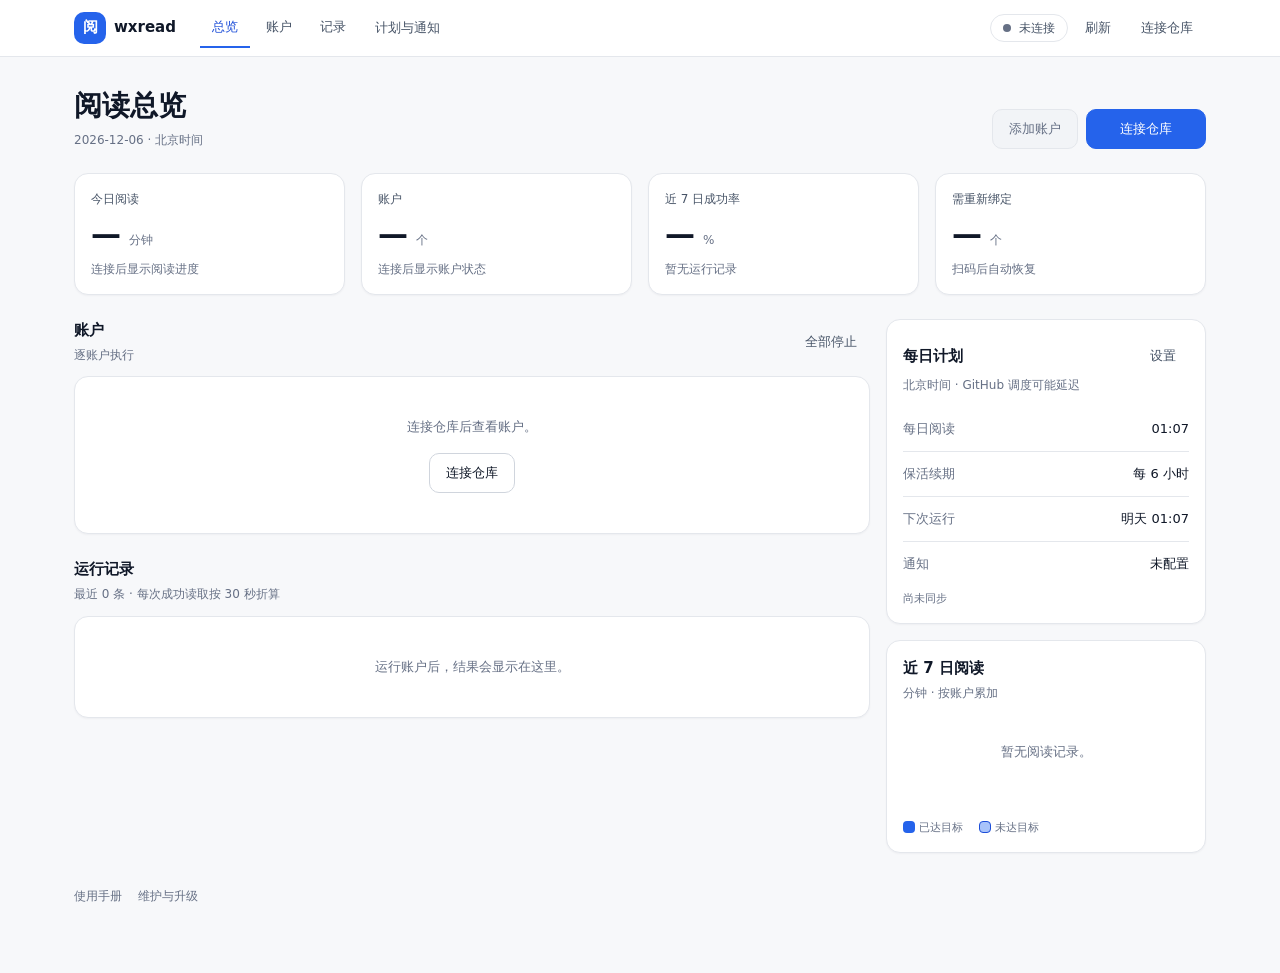
==== commit ceb97b52: "docs(handoff): provide complete usage, upgrade and maintenance guidance Document all visible control" ====
--- a/web/index.html
+++ b/web/index.html
@@ -4,8 +4,8 @@
   <meta charset="utf-8">
   <meta name="viewport" content="width=device-width, initial-scale=1">
   <title>wxread · 阅读控制台</title>
-  <link rel="stylesheet" href="../docs/design/tokens.css?v=3">
-  <link rel="stylesheet" href="style.css?v=3">
+  <link rel="stylesheet" href="../docs/design/tokens.css?v=4">
+  <link rel="stylesheet" href="style.css?v=4">
 </head>
 <body>
   <a class="skip-link" href="#overview">跳到阅读总览</a>
@@ -99,6 +99,7 @@
         </section>
       </aside>
     </div>
+    <p class="help-links sub"><a id="manual-link" href="https://github.com/maroubao/wxread/blob/main/docs/RUNBOOK.md" target="_blank" rel="noopener">使用手册</a><a id="maintenance-link" href="https://github.com/maroubao/wxread/blob/main/docs/MAINTENANCE.md" target="_blank" rel="noopener">维护与升级</a></p>
     <p id="status-message" class="status-message" role="status" aria-live="polite" hidden></p>
     <noscript><p class="card empty">启用 JavaScript 后连接仓库并查看阅读状态。</p></noscript>
   </main>
@@ -196,6 +197,6 @@
     </details>
   </dialog>
   <script src="assets/vendor/nacl-fast.min.js"></script>
-  <script type="module" src="app.js?v=3"></script>
+  <script type="module" src="app.js?v=4"></script>
 </body>
 </html>
--- a/web/style.css
+++ b/web/style.css
@@ -68,6 +68,8 @@
 .section-head .sub { margin-top: var(--sp-1); }
 .count { color: var(--text-3); font-size: var(--fs-sm); font-weight: 400; }
 .history { margin-top: var(--sp-5); }
+.help-links { display: flex; flex-wrap: wrap; gap: var(--sp-4); margin-top: var(--sp-5); }
+.help-links a { display: inline-flex; align-items: center; min-height: var(--sp-7); }
 .table-card { overflow: clip; }
 table { width: 100%; border-collapse: collapse; text-align: left; table-layout: fixed; }
 thead { background: var(--surface-2); }
